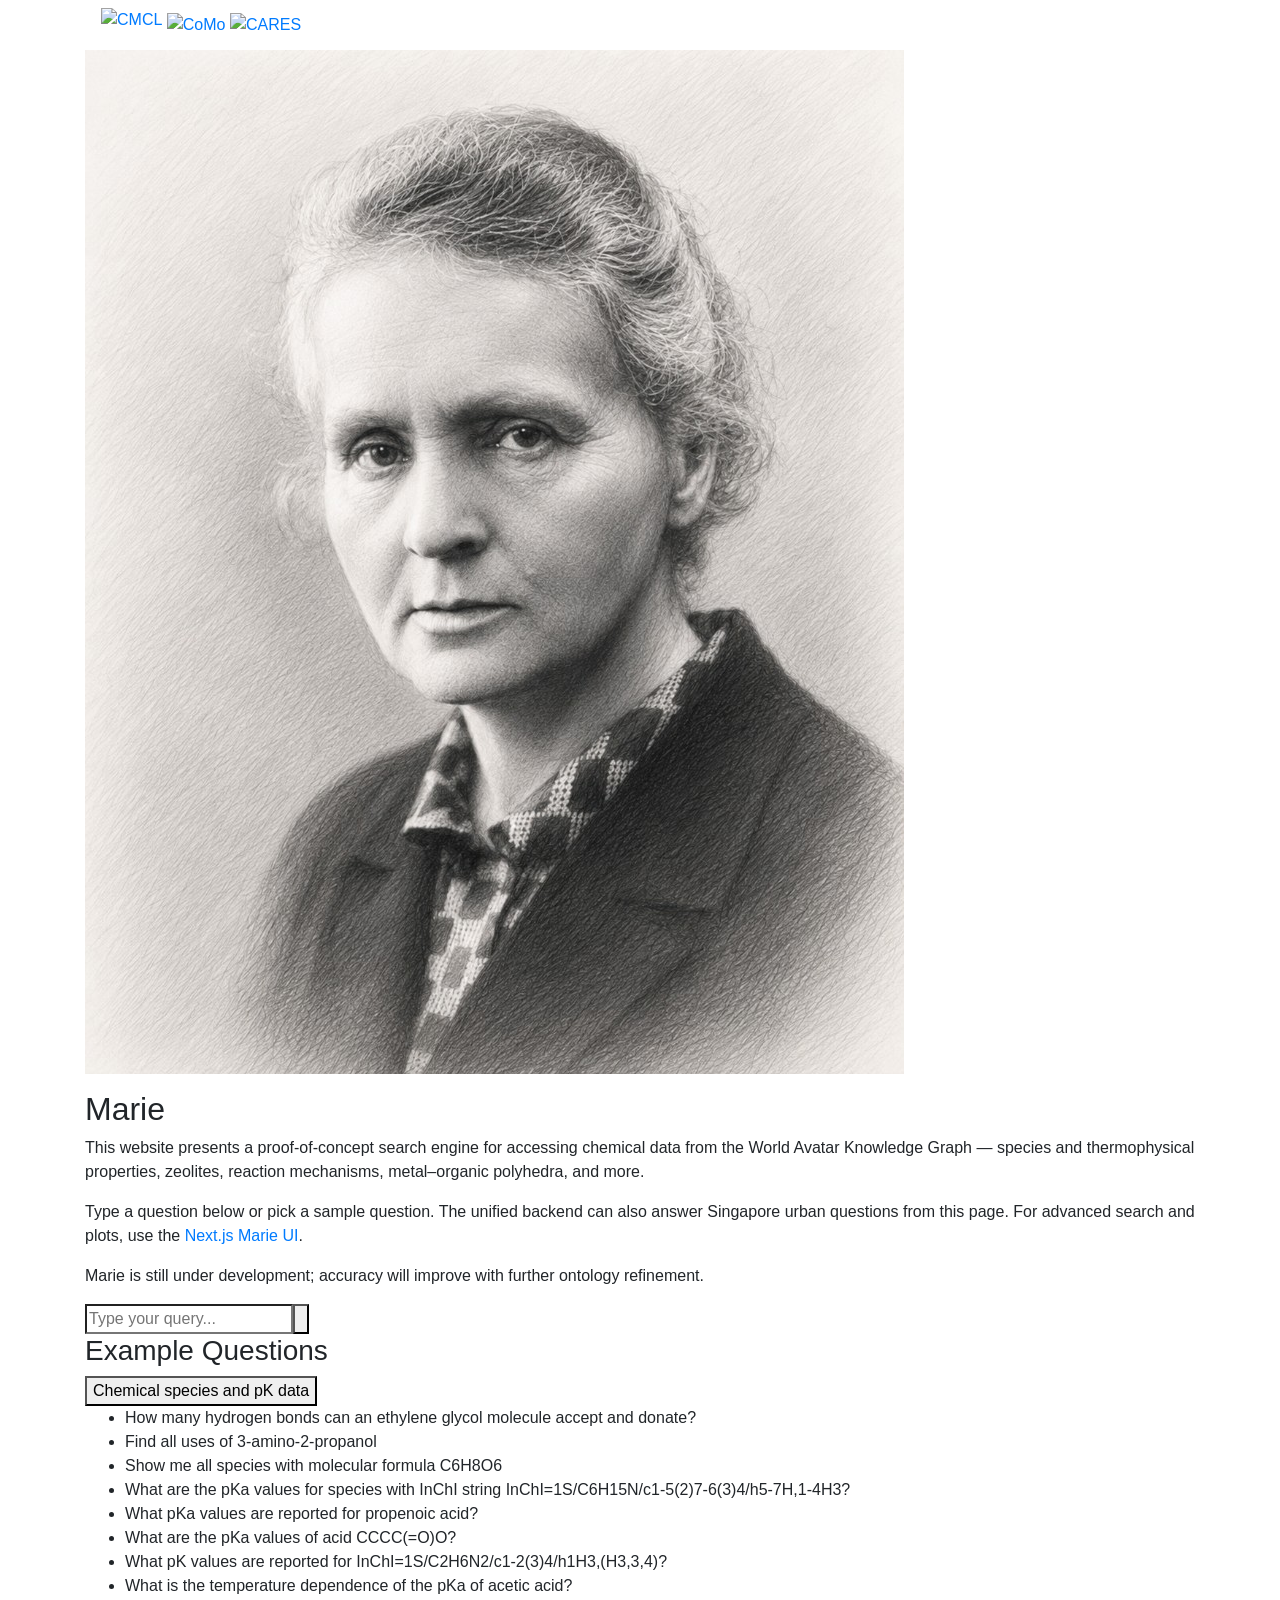
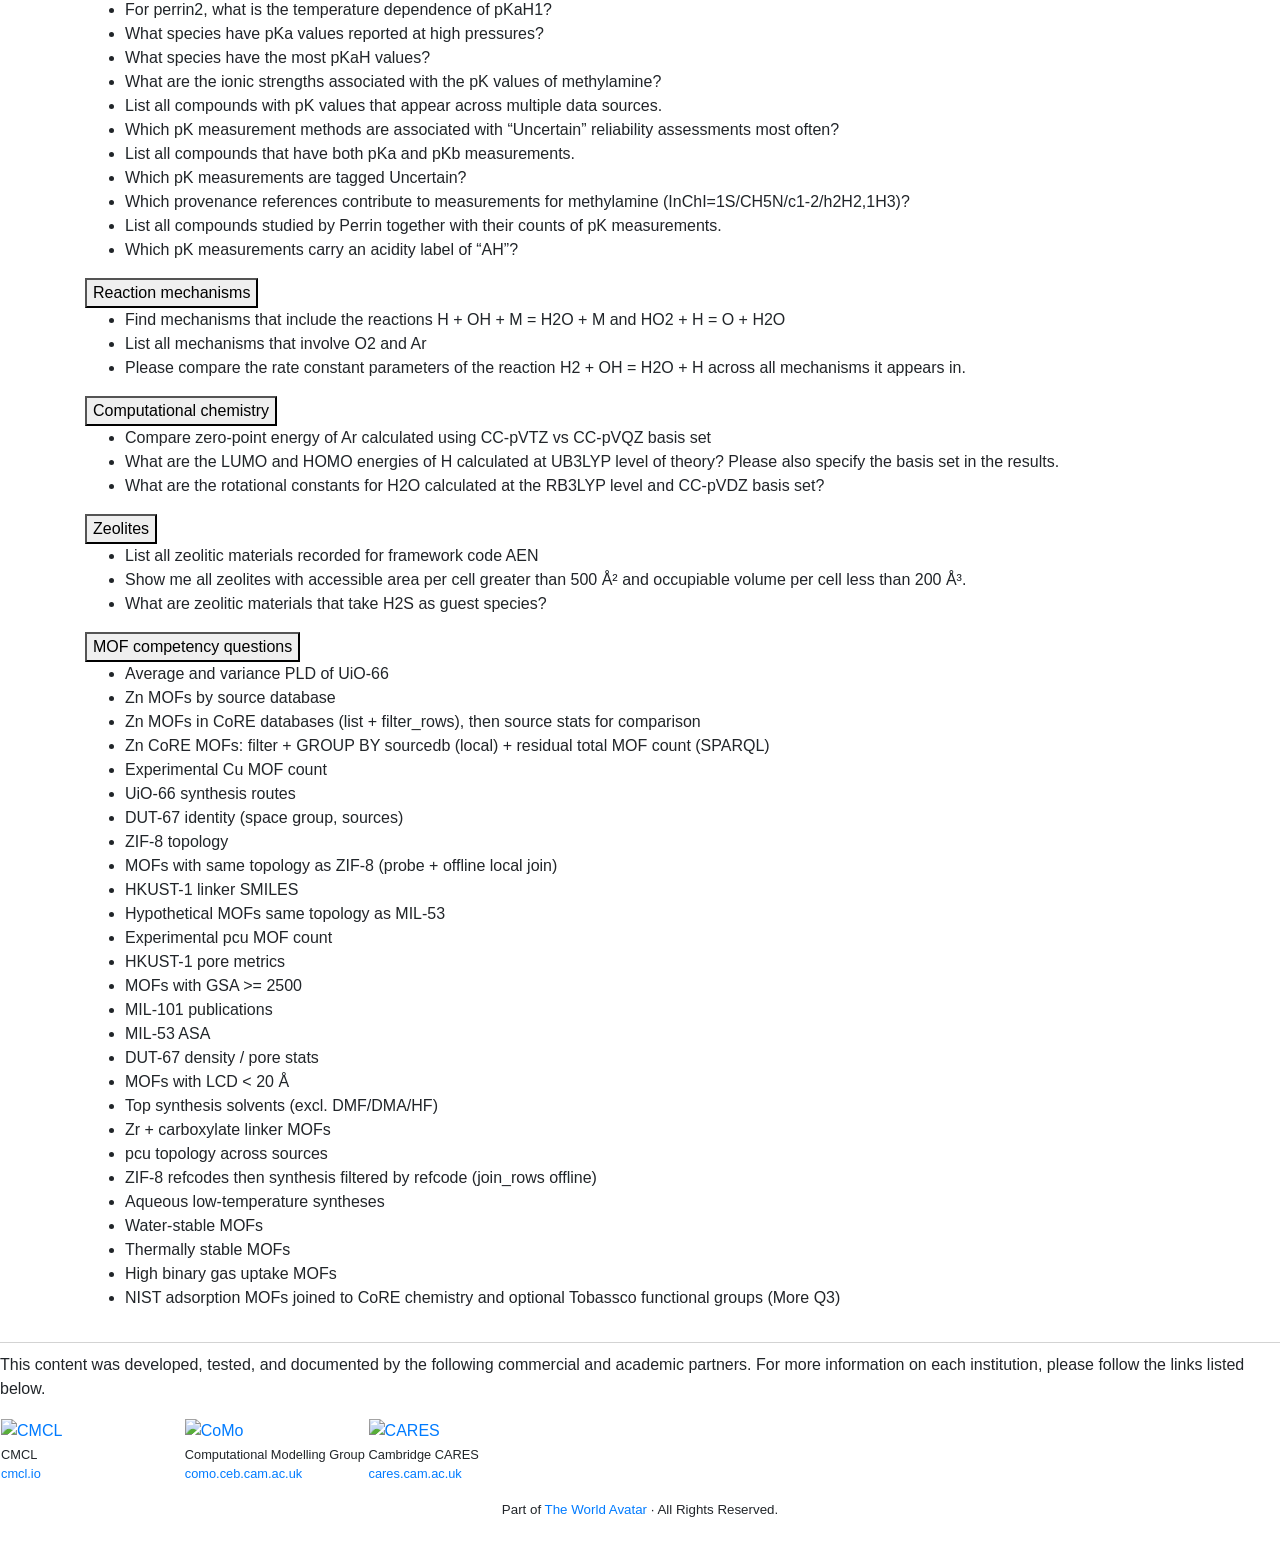
==== demos/marie-classic/index.html @ b407c0e5 "feat(demos): add demo server with hub and Marie classic UI Serve Marie and Zaha TWA-compatible demos" ====
<!DOCTYPE html>
<html lang="en">

<head>
    <meta charset="utf-8" />
    <title>Marie</title>
    <meta http-equiv="X-UA-Compatible" content="IE=edge">
    <meta name="viewport" content="width=device-width, initial-scale=1">
    <meta name="description"
        content="Marie — natural-language search over chemistry and related knowledge graphs in The World Avatar." />
    <link rel="icon" type="image/png" href="/demos/zaha/static/img/favicon.png" />
    <link rel="stylesheet" href="https://cdn.jsdelivr.net/npm/bootstrap@4.6.2/dist/css/bootstrap.min.css"
        integrity="sha384-xOolHFLEh07PJGoPkLv1IbcEPTNtaed2xpHsD9ESMhqIYd0nLMwNLD69Npy4HI+N" crossorigin="anonymous">
    <link rel="stylesheet" href="https://cdn.datatables.net/1.13.6/css/dataTables.bootstrap4.min.css" />
    <link rel="stylesheet" href="https://openlayers.org/en/v4.6.5/css/ol.css" type="text/css">
    <link rel="stylesheet" href="/demos/zaha/static/css/spectre.min.css">
    <link rel="stylesheet" href="/demos/zaha/static/css/theme.min.css">
    <link rel="stylesheet" href="/demos/zaha/static/css/custom.css">
    <link rel="stylesheet" href="/demos/zaha/static/css/styles.css">
</head>

<body id="top" class="header-fixed header-animated sticky-footer">
    <header id="header">
        <div class="container grid-lg">
            <nav class="navbar">
                <div class="navbar-section logo">
                    <a href="https://cmclinnovations.com/">
                        <img src="/demos/zaha/static/img/cmcl.svg" style="padding-bottom: 10px" alt="CMCL" />
                    </a>
                    <a href="https://como.ceb.cam.ac.uk">
                        <img src="/demos/zaha/static/img/como_logo_processed.svg" alt="CoMo" />
                    </a>
                    <a href="https://www.cares.cam.ac.uk">
                        <img src="/demos/zaha/static/img/cares_short_logo_processed.svg" alt="CARES" />
                    </a>
                </div>
            </nav>
        </div>
    </header>

    <main id="body-wrapper">
        <div class="container grid-lg">

            <section class="intro-container three-quarter-width">
                <div class="intro-left">
                    <figure class="assistant-portrait"
                        data-bio="Marie Curie (1867-1934) was a Polish and naturalised-French physicist and chemist. She pioneered research on radioactivity and won Nobel Prizes in Physics and Chemistry.">
                        <img src="/demos/hub/portraits/marie.png" alt="Marie Curie" />
                    </figure>
                </div>
                <div class="intro-center">
                    <h2>Marie</h2>
                    <p>This website presents a proof-of-concept search engine for accessing chemical data from the
                        World Avatar Knowledge Graph — species and thermophysical properties, zeolites, reaction
                        mechanisms, metal–organic polyhedra, and more.</p>
                    <p>Type a question below or pick a sample question. The unified backend can also answer Singapore
                        urban questions from this page. For advanced search and plots, use the
                        <a href="/demos/marie">Next.js Marie UI</a>.</p>
                    <p>Marie is still under development; accuracy will improve with further ontology refinement.</p>
                </div>
            </section>

            <section class="marie-input-container full-width">
                <div class="input-group">
                    <input id="input-field" type="search" autocomplete="off" placeholder="Type your query..."
                        onkeydown="if (event.keyCode == 13) askQuestion()">
                    <button id="ask-button" type="button" class="mybutton" onclick="askQuestion()"></button>
                </div>
            </section>

            <section id="result-section" class="three-quarter-width" style="display: none;">
                <div id="error-container" style="display: none; margin-bottom: 2rem; color: red;"></div>
                <div class="container-fluid" style="padding: 0; margin-bottom: 2rem;">
                    <div class="row">
                        <div id="qa-metadata-container" style="margin-bottom: 2rem; width: 100%;">
                            <button id="toggle-steps" type="submit" class="accordion">Click to view reasoning
                                steps</button>
                            <div class="accordion-panel">
                                <div id="qa-steps-container" class="table-responsive"></div>
                            </div>
                        </div>
                    </div>
                    <div class="row">
                        <div id="qa-data-container" class="col-md-7">
                        </div>
                        <div class="col-md-5">
                            <div class="card" id="chatbot-response-card" style="display: none">
                                <div class="card-body">
                                    <h5 class="card-title">Marie's response</h5>
                                    <div>
                                        <p id="chatbot-response" style="display: inline-block; margin: 0;"></p>
                                        <span class="spinner-grow spinner-grow-sm text-primary" role="status"
                                            id="chatbot-spinner">
                                            <span class="sr-only">Loading...</span>
                                        </span>
                                        <div>
                                            <a class="card-link" id="chatbot-stop"
                                                onclick="chatbotResponseCard.interruptChatbotStream()"
                                                style="cursor: pointer;">Stop</a>
                                        </div>
                                    </div>
                                </div>
                            </div>
                        </div>
                    </div>
                </div>
            </section>

            <section class="three-quarter-width">
                <h3>Example Questions</h3>

                <button type="submit" class="accordion">Chemical species and pK data</button>
                <div class="accordion-panel">
                    <ul>
                        <li class="sample-question"
                            onclick="inputField.populateInputText(&quot;How many hydrogen bonds can an ethylene glycol molecule accept and donate?&quot;); globalState.set(&quot;qa_domain&quot;, &quot;marie&quot;); askQuestion();">
                            How many hydrogen bonds can an ethylene glycol molecule accept and donate?
                        </li>
                        <li class="sample-question"
                            onclick="inputField.populateInputText(&quot;Find all uses of 3-amino-2-propanol&quot;); globalState.set(&quot;qa_domain&quot;, &quot;marie&quot;); askQuestion();">
                            Find all uses of 3-amino-2-propanol
                        </li>
                        <li class="sample-question"
                            onclick="inputField.populateInputText(&quot;Show me all species with molecular formula C6H8O6&quot;); globalState.set(&quot;qa_domain&quot;, &quot;marie&quot;); askQuestion();">
                            Show me all species with molecular formula C6H8O6
                        </li>
                        <li class="sample-question"
                            onclick="inputField.populateInputText(&quot;What are the pKa values for species with InChI string InChI=1S/C6H15N/c1-5(2)7-6(3)4/h5-7H,1-4H3?&quot;); globalState.set(&quot;qa_domain&quot;, &quot;marie&quot;); askQuestion();">
                            What are the pKa values for species with InChI string InChI=1S/C6H15N/c1-5(2)7-6(3)4/h5-7H,1-4H3?
                        </li>
                        <li class="sample-question"
                            onclick="inputField.populateInputText(&quot;What pKa values are reported for propenoic acid?&quot;); globalState.set(&quot;qa_domain&quot;, &quot;marie&quot;); askQuestion();">
                            What pKa values are reported for propenoic acid?
                        </li>
                        <li class="sample-question"
                            onclick="inputField.populateInputText(&quot;What are the pKa values of acid CCCC(=O)O?&quot;); globalState.set(&quot;qa_domain&quot;, &quot;marie&quot;); askQuestion();">
                            What are the pKa values of acid CCCC(=O)O?
                        </li>
                        <li class="sample-question"
                            onclick="inputField.populateInputText(&quot;What pK values are reported for InChI=1S/C2H6N2/c1-2(3)4/h1H3,(H3,3,4)?&quot;); globalState.set(&quot;qa_domain&quot;, &quot;marie&quot;); askQuestion();">
                            What pK values are reported for InChI=1S/C2H6N2/c1-2(3)4/h1H3,(H3,3,4)?
                        </li>
                        <li class="sample-question"
                            onclick="inputField.populateInputText(&quot;What is the temperature dependence of the pKa of acetic acid?&quot;); globalState.set(&quot;qa_domain&quot;, &quot;marie&quot;); askQuestion();">
                            What is the temperature dependence of the pKa of acetic acid?
                        </li>
                        <li class="sample-question"
                            onclick="inputField.populateInputText(&quot;For perrin2, what is the temperature dependence of pKaH1?&quot;); globalState.set(&quot;qa_domain&quot;, &quot;marie&quot;); askQuestion();">
                            For perrin2, what is the temperature dependence of pKaH1?
                        </li>
                        <li class="sample-question"
                            onclick="inputField.populateInputText(&quot;What species have pKa values reported at high pressures?&quot;); globalState.set(&quot;qa_domain&quot;, &quot;marie&quot;); askQuestion();">
                            What species have pKa values reported at high pressures?
                        </li>
                        <li class="sample-question"
                            onclick="inputField.populateInputText(&quot;What species have the most pKaH values?&quot;); globalState.set(&quot;qa_domain&quot;, &quot;marie&quot;); askQuestion();">
                            What species have the most pKaH values?
                        </li>
                        <li class="sample-question"
                            onclick="inputField.populateInputText(&quot;What are the ionic strengths associated with the pK values of methylamine?&quot;); globalState.set(&quot;qa_domain&quot;, &quot;marie&quot;); askQuestion();">
                            What are the ionic strengths associated with the pK values of methylamine?
                        </li>
                        <li class="sample-question"
                            onclick="inputField.populateInputText(&quot;List all compounds with pK values that appear across multiple data sources.&quot;); globalState.set(&quot;qa_domain&quot;, &quot;marie&quot;); askQuestion();">
                            List all compounds with pK values that appear across multiple data sources.
                        </li>
                        <li class="sample-question"
                            onclick="inputField.populateInputText(&quot;Which pK measurement methods are associated with “Uncertain” reliability assessments most often?&quot;); globalState.set(&quot;qa_domain&quot;, &quot;marie&quot;); askQuestion();">
                            Which pK measurement methods are associated with “Uncertain” reliability assessments most often?
                        </li>
                        <li class="sample-question"
                            onclick="inputField.populateInputText(&quot;List all compounds that have both pKa and pKb measurements.&quot;); globalState.set(&quot;qa_domain&quot;, &quot;marie&quot;); askQuestion();">
                            List all compounds that have both pKa and pKb measurements.
                        </li>
                        <li class="sample-question"
                            onclick="inputField.populateInputText(&quot;Which pK measurements are tagged Uncertain?&quot;); globalState.set(&quot;qa_domain&quot;, &quot;marie&quot;); askQuestion();">
                            Which pK measurements are tagged Uncertain?
                        </li>
                        <li class="sample-question"
                            onclick="inputField.populateInputText(&quot;Which provenance references contribute to measurements for methylamine (InChI=1S/CH5N/c1-2/h2H2,1H3)?&quot;); globalState.set(&quot;qa_domain&quot;, &quot;marie&quot;); askQuestion();">
                            Which provenance references contribute to measurements for methylamine (InChI=1S/CH5N/c1-2/h2H2,1H3)?
                        </li>
                        <li class="sample-question"
                            onclick="inputField.populateInputText(&quot;List all compounds studied by Perrin together with their counts of pK measurements.&quot;); globalState.set(&quot;qa_domain&quot;, &quot;marie&quot;); askQuestion();">
                            List all compounds studied by Perrin together with their counts of pK measurements.
                        </li>
                        <li class="sample-question"
                            onclick="inputField.populateInputText(&quot;Which pK measurements carry an acidity label of “AH”?&quot;); globalState.set(&quot;qa_domain&quot;, &quot;marie&quot;); askQuestion();">
                            Which pK measurements carry an acidity label of “AH”?
                        </li>
                    </ul>
                </div>

                <button type="submit" class="accordion">Reaction mechanisms</button>
                <div class="accordion-panel">
                    <ul>
                        <li class="sample-question"
                            onclick="inputField.populateInputText(&quot;Find mechanisms that include the reactions H + OH + M = H2O + M and HO2 + H = O + H2O&quot;); globalState.set(&quot;qa_domain&quot;, &quot;marie&quot;); askQuestion();">
                            Find mechanisms that include the reactions H + OH + M = H2O + M and HO2 + H = O + H2O
                        </li>
                        <li class="sample-question"
                            onclick="inputField.populateInputText(&quot;List all mechanisms that involve O2 and Ar&quot;); globalState.set(&quot;qa_domain&quot;, &quot;marie&quot;); askQuestion();">
                            List all mechanisms that involve O2 and Ar
                        </li>
                        <li class="sample-question"
                            onclick="inputField.populateInputText(&quot;Please compare the rate constant parameters of the reaction H2 + OH = H2O + H across all mechanisms it appears in.&quot;); globalState.set(&quot;qa_domain&quot;, &quot;marie&quot;); askQuestion();">
                            Please compare the rate constant parameters of the reaction H2 + OH = H2O + H across all mechanisms it appears in.
                        </li>
                    </ul>
                </div>

                <button type="submit" class="accordion">Computational chemistry</button>
                <div class="accordion-panel">
                    <ul>
                        <li class="sample-question"
                            onclick="inputField.populateInputText(&quot;Compare zero-point energy of Ar calculated using CC-pVTZ vs CC-pVQZ basis set&quot;); globalState.set(&quot;qa_domain&quot;, &quot;marie&quot;); askQuestion();">
                            Compare zero-point energy of Ar calculated using CC-pVTZ vs CC-pVQZ basis set
                        </li>
                        <li class="sample-question"
                            onclick="inputField.populateInputText(&quot;What are the LUMO and HOMO energies of H calculated at UB3LYP level of theory? Please also specify the basis set in the results.&quot;); globalState.set(&quot;qa_domain&quot;, &quot;marie&quot;); askQuestion();">
                            What are the LUMO and HOMO energies of H calculated at UB3LYP level of theory? Please also specify the basis set in the results.
                        </li>
                        <li class="sample-question"
                            onclick="inputField.populateInputText(&quot;What are the rotational constants for H2O calculated at the RB3LYP level and CC-pVDZ basis set?&quot;); globalState.set(&quot;qa_domain&quot;, &quot;marie&quot;); askQuestion();">
                            What are the rotational constants for H2O calculated at the RB3LYP level and CC-pVDZ basis set?
                        </li>
                    </ul>
                </div>

                <button type="submit" class="accordion">Zeolites</button>
                <div class="accordion-panel">
                    <ul>
                        <li class="sample-question"
                            onclick="inputField.populateInputText(&quot;List all zeolitic materials recorded for framework code AEN&quot;); globalState.set(&quot;qa_domain&quot;, &quot;marie&quot;); askQuestion();">
                            List all zeolitic materials recorded for framework code AEN
                        </li>
                        <li class="sample-question"
                            onclick="inputField.populateInputText(&quot;Show me all zeolites with accessible area per cell greater than 500 Å² and occupiable volume per cell less than 200 Å³.&quot;); globalState.set(&quot;qa_domain&quot;, &quot;marie&quot;); askQuestion();">
                            Show me all zeolites with accessible area per cell greater than 500 Å² and occupiable volume per cell less than 200 Å³.
                        </li>
                        <li class="sample-question"
                            onclick="inputField.populateInputText(&quot;What are zeolitic materials that take H2S as guest species?&quot;); globalState.set(&quot;qa_domain&quot;, &quot;marie&quot;); askQuestion();">
                            What are zeolitic materials that take H2S as guest species?
                        </li>
                    </ul>
                </div>

                <button type="submit" class="accordion">MOF competency questions</button>
                <div class="accordion-panel">
                    <ul>
                        <li class="sample-question"
                            onclick="inputField.populateInputText(&quot;Average and variance PLD of UiO-66&quot;); globalState.set(&quot;qa_domain&quot;, &quot;marie&quot;); askQuestion();">
                            Average and variance PLD of UiO-66
                        </li>
                        <li class="sample-question"
                            onclick="inputField.populateInputText(&quot;Zn MOFs by source database&quot;); globalState.set(&quot;qa_domain&quot;, &quot;marie&quot;); askQuestion();">
                            Zn MOFs by source database
                        </li>
                        <li class="sample-question"
                            onclick="inputField.populateInputText(&quot;Zn MOFs in CoRE databases (list + filter_rows), then source stats for comparison&quot;); globalState.set(&quot;qa_domain&quot;, &quot;marie&quot;); askQuestion();">
                            Zn MOFs in CoRE databases (list + filter_rows), then source stats for comparison
                        </li>
                        <li class="sample-question"
                            onclick="inputField.populateInputText(&quot;Zn CoRE MOFs: filter + GROUP BY sourcedb (local) + residual total MOF count (SPARQL)&quot;); globalState.set(&quot;qa_domain&quot;, &quot;marie&quot;); askQuestion();">
                            Zn CoRE MOFs: filter + GROUP BY sourcedb (local) + residual total MOF count (SPARQL)
                        </li>
                        <li class="sample-question"
                            onclick="inputField.populateInputText(&quot;Experimental Cu MOF count&quot;); globalState.set(&quot;qa_domain&quot;, &quot;marie&quot;); askQuestion();">
                            Experimental Cu MOF count
                        </li>
                        <li class="sample-question"
                            onclick="inputField.populateInputText(&quot;UiO-66 synthesis routes&quot;); globalState.set(&quot;qa_domain&quot;, &quot;marie&quot;); askQuestion();">
                            UiO-66 synthesis routes
                        </li>
                        <li class="sample-question"
                            onclick="inputField.populateInputText(&quot;DUT-67 identity (space group, sources)&quot;); globalState.set(&quot;qa_domain&quot;, &quot;marie&quot;); askQuestion();">
                            DUT-67 identity (space group, sources)
                        </li>
                        <li class="sample-question"
                            onclick="inputField.populateInputText(&quot;ZIF-8 topology&quot;); globalState.set(&quot;qa_domain&quot;, &quot;marie&quot;); askQuestion();">
                            ZIF-8 topology
                        </li>
                        <li class="sample-question"
                            onclick="inputField.populateInputText(&quot;MOFs with same topology as ZIF-8 (probe + offline local join)&quot;); globalState.set(&quot;qa_domain&quot;, &quot;marie&quot;); askQuestion();">
                            MOFs with same topology as ZIF-8 (probe + offline local join)
                        </li>
                        <li class="sample-question"
                            onclick="inputField.populateInputText(&quot;HKUST-1 linker SMILES&quot;); globalState.set(&quot;qa_domain&quot;, &quot;marie&quot;); askQuestion();">
                            HKUST-1 linker SMILES
                        </li>
                        <li class="sample-question"
                            onclick="inputField.populateInputText(&quot;Hypothetical MOFs same topology as MIL-53&quot;); globalState.set(&quot;qa_domain&quot;, &quot;marie&quot;); askQuestion();">
                            Hypothetical MOFs same topology as MIL-53
                        </li>
                        <li class="sample-question"
                            onclick="inputField.populateInputText(&quot;Experimental pcu MOF count&quot;); globalState.set(&quot;qa_domain&quot;, &quot;marie&quot;); askQuestion();">
                            Experimental pcu MOF count
                        </li>
                        <li class="sample-question"
                            onclick="inputField.populateInputText(&quot;HKUST-1 pore metrics&quot;); globalState.set(&quot;qa_domain&quot;, &quot;marie&quot;); askQuestion();">
                            HKUST-1 pore metrics
                        </li>
                        <li class="sample-question"
                            onclick="inputField.populateInputText(&quot;MOFs with GSA &gt;= 2500&quot;); globalState.set(&quot;qa_domain&quot;, &quot;marie&quot;); askQuestion();">
                            MOFs with GSA &gt;= 2500
                        </li>
                        <li class="sample-question"
                            onclick="inputField.populateInputText(&quot;MIL-101 publications&quot;); globalState.set(&quot;qa_domain&quot;, &quot;marie&quot;); askQuestion();">
                            MIL-101 publications
                        </li>
                        <li class="sample-question"
                            onclick="inputField.populateInputText(&quot;MIL-53 ASA&quot;); globalState.set(&quot;qa_domain&quot;, &quot;marie&quot;); askQuestion();">
                            MIL-53 ASA
                        </li>
                        <li class="sample-question"
                            onclick="inputField.populateInputText(&quot;DUT-67 density / pore stats&quot;); globalState.set(&quot;qa_domain&quot;, &quot;marie&quot;); askQuestion();">
                            DUT-67 density / pore stats
                        </li>
                        <li class="sample-question"
                            onclick="inputField.populateInputText(&quot;MOFs with LCD &lt; 20 Å&quot;); globalState.set(&quot;qa_domain&quot;, &quot;marie&quot;); askQuestion();">
                            MOFs with LCD &lt; 20 Å
                        </li>
                        <li class="sample-question"
                            onclick="inputField.populateInputText(&quot;Top synthesis solvents (excl. DMF/DMA/HF)&quot;); globalState.set(&quot;qa_domain&quot;, &quot;marie&quot;); askQuestion();">
                            Top synthesis solvents (excl. DMF/DMA/HF)
                        </li>
                        <li class="sample-question"
                            onclick="inputField.populateInputText(&quot;Zr + carboxylate linker MOFs&quot;); globalState.set(&quot;qa_domain&quot;, &quot;marie&quot;); askQuestion();">
                            Zr + carboxylate linker MOFs
                        </li>
                        <li class="sample-question"
                            onclick="inputField.populateInputText(&quot;pcu topology across sources&quot;); globalState.set(&quot;qa_domain&quot;, &quot;marie&quot;); askQuestion();">
                            pcu topology across sources
                        </li>
                        <li class="sample-question"
                            onclick="inputField.populateInputText(&quot;ZIF-8 refcodes then synthesis filtered by refcode (join_rows offline)&quot;); globalState.set(&quot;qa_domain&quot;, &quot;marie&quot;); askQuestion();">
                            ZIF-8 refcodes then synthesis filtered by refcode (join_rows offline)
                        </li>
                        <li class="sample-question"
                            onclick="inputField.populateInputText(&quot;Aqueous low-temperature syntheses&quot;); globalState.set(&quot;qa_domain&quot;, &quot;marie&quot;); askQuestion();">
                            Aqueous low-temperature syntheses
                        </li>
                        <li class="sample-question"
                            onclick="inputField.populateInputText(&quot;Water-stable MOFs&quot;); globalState.set(&quot;qa_domain&quot;, &quot;marie&quot;); askQuestion();">
                            Water-stable MOFs
                        </li>
                        <li class="sample-question"
                            onclick="inputField.populateInputText(&quot;Thermally stable MOFs&quot;); globalState.set(&quot;qa_domain&quot;, &quot;marie&quot;); askQuestion();">
                            Thermally stable MOFs
                        </li>
                        <li class="sample-question"
                            onclick="inputField.populateInputText(&quot;High binary gas uptake MOFs&quot;); globalState.set(&quot;qa_domain&quot;, &quot;marie&quot;); askQuestion();">
                            High binary gas uptake MOFs
                        </li>
                        <li class="sample-question"
                            onclick="inputField.populateInputText(&quot;NIST adsorption MOFs joined to CoRE chemistry and optional Tobassco functional groups (More Q3)&quot;); globalState.set(&quot;qa_domain&quot;, &quot;marie&quot;); askQuestion();">
                            NIST adsorption MOFs joined to CoRE chemistry and optional Tobassco functional groups (More Q3)
                        </li>
                    </ul>
                </div>
            </section>

        </div>
    </main>

    <footer id="footer" style="margin-top: 2rem; padding-top: 10px; border-top: 1px solid LightGrey;">
        <div class="three-quarter-width">
            <p>This content was developed, tested, and documented by the following commercial and academic
                partners. For more information on each institution, please follow the links listed below.</p>
            <table class="partner-table" style="padding-top: 10px;">
                <tr>
                    <td width="33%">
                        <a href="https://cmcl.io">
                            <img src="/demos/zaha/static/img/cmcl.svg" width="100" alt="CMCL">
                        </a>
                    </td>
                    <td width="33%">
                        <a href="https://como.ceb.cam.ac.uk">
                            <img src="/demos/zaha/static/img/como-logo.png" width="85" alt="CoMo">
                        </a>
                    </td>
                    <td width="33%">
                        <a href="https://cares.cam.ac.uk">
                            <img src="/demos/zaha/static/img/cares-logo.png" width="100" alt="CARES">
                        </a>
                    </td>
                </tr>
                <tr style="font-size: 80%;">
                    <td width="33%">
                        <span>CMCL</span><br>
                        <a href="https://cmcl.io">cmcl.io</a>
                    </td>
                    <td width="33%">
                        <span>Computational Modelling Group</span><br>
                        <a href="https://como.ceb.cam.ac.uk">como.ceb.cam.ac.uk</a>
                    </td>
                    <td width="33%">
                        <span>Cambridge CARES</span><br>
                        <a href="https://cares.cam.ac.uk">cares.cam.ac.uk</a>
                    </td>
                </tr>
            </table>
        </div>
        <div id="all-rights-reserved" style="text-align: center; font-size: 10pt; padding: 1rem 0 2rem;">
            Part of <a href="https://theworldavatar.io/">The World Avatar</a> · All Rights Reserved.
        </div>
    </footer>

    <script src="https://code.jquery.com/jquery-3.7.0.js" type="text/javascript"></script>
    <script src="https://cdn.datatables.net/1.13.6/js/jquery.dataTables.min.js" type="text/javascript"></script>
    <script src="https://cdn.datatables.net/1.13.6/js/dataTables.bootstrap4.min.js" type="text/javascript"></script>
    <script src="https://cdn.plot.ly/plotly-2.30.0.min.js" type="text/javascript"></script>
    <script src="https://openlayers.org/en/v4.6.5/build/ol.js" type="text/javascript"></script>
    <script src="/demos/zaha/static/js/accordian.js" type="text/javascript"></script>
    <script src="./static/js/script.js" type="text/javascript"></script>
</body>

</html>
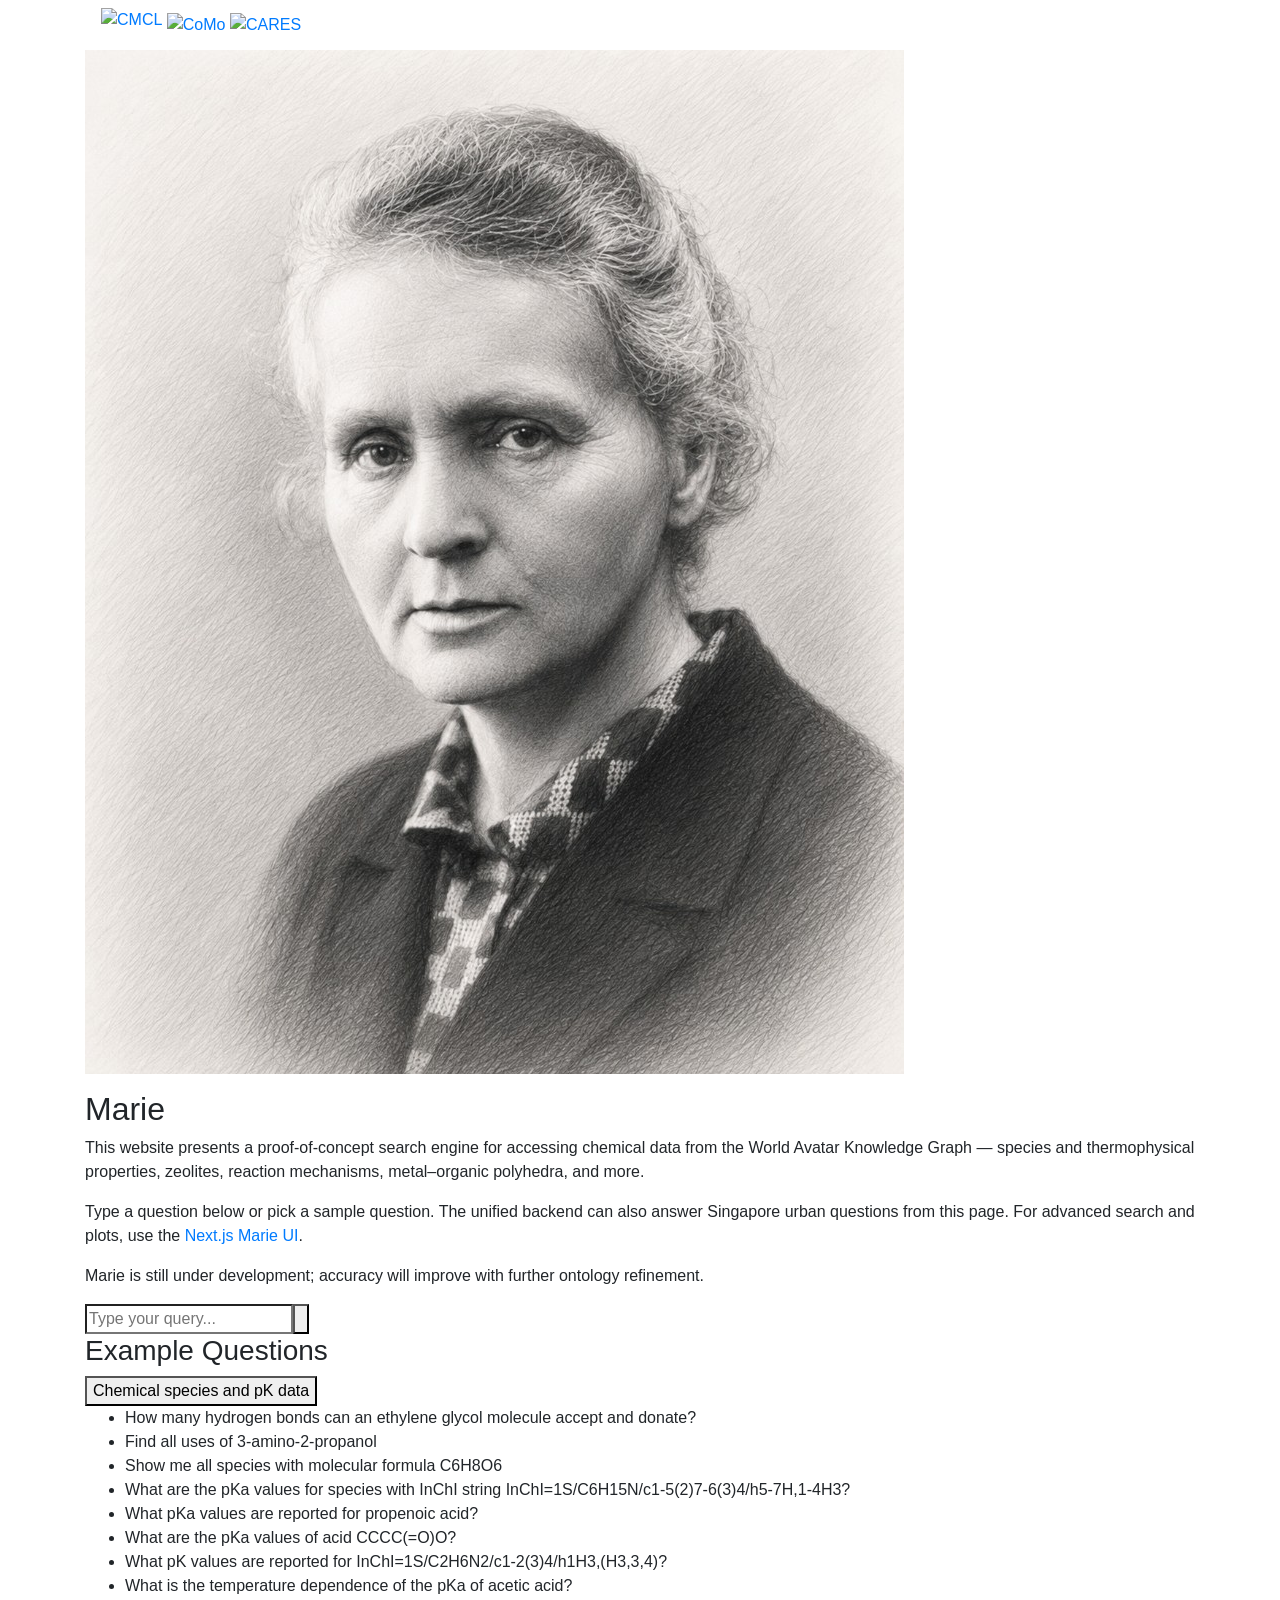
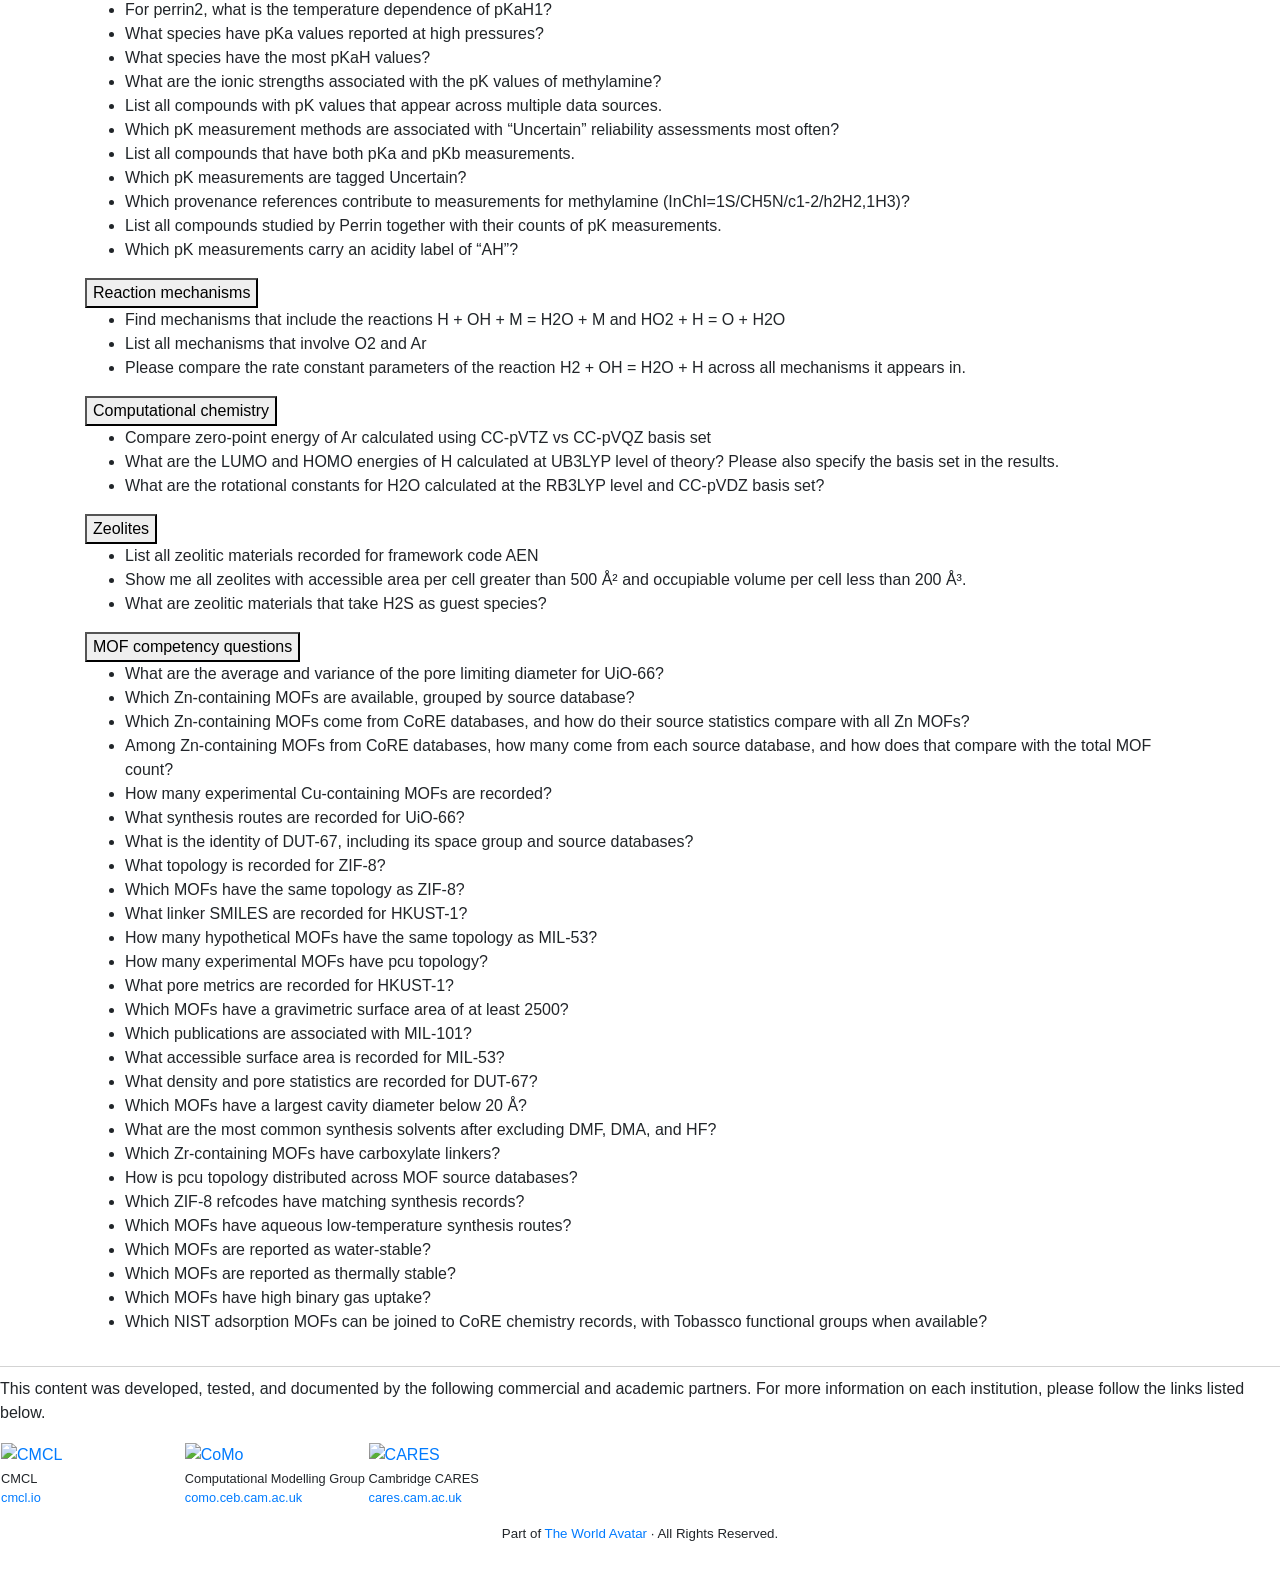
==== commit 89226e9b: "refactor(mof): rephrase competency questions as natural language Align MOF workflow catalog, Marie c" ====
--- a/demos/marie-classic/index.html
+++ b/demos/marie-classic/index.html
@@ -249,112 +249,112 @@
                 <div class="accordion-panel">
                     <ul>
                         <li class="sample-question"
-                            onclick="inputField.populateInputText(&quot;Average and variance PLD of UiO-66&quot;); globalState.set(&quot;qa_domain&quot;, &quot;marie&quot;); askQuestion();">
-                            Average and variance PLD of UiO-66
-                        </li>
-                        <li class="sample-question"
-                            onclick="inputField.populateInputText(&quot;Zn MOFs by source database&quot;); globalState.set(&quot;qa_domain&quot;, &quot;marie&quot;); askQuestion();">
-                            Zn MOFs by source database
-                        </li>
-                        <li class="sample-question"
-                            onclick="inputField.populateInputText(&quot;Zn MOFs in CoRE databases (list + filter_rows), then source stats for comparison&quot;); globalState.set(&quot;qa_domain&quot;, &quot;marie&quot;); askQuestion();">
-                            Zn MOFs in CoRE databases (list + filter_rows), then source stats for comparison
-                        </li>
-                        <li class="sample-question"
-                            onclick="inputField.populateInputText(&quot;Zn CoRE MOFs: filter + GROUP BY sourcedb (local) + residual total MOF count (SPARQL)&quot;); globalState.set(&quot;qa_domain&quot;, &quot;marie&quot;); askQuestion();">
-                            Zn CoRE MOFs: filter + GROUP BY sourcedb (local) + residual total MOF count (SPARQL)
-                        </li>
-                        <li class="sample-question"
-                            onclick="inputField.populateInputText(&quot;Experimental Cu MOF count&quot;); globalState.set(&quot;qa_domain&quot;, &quot;marie&quot;); askQuestion();">
-                            Experimental Cu MOF count
-                        </li>
-                        <li class="sample-question"
-                            onclick="inputField.populateInputText(&quot;UiO-66 synthesis routes&quot;); globalState.set(&quot;qa_domain&quot;, &quot;marie&quot;); askQuestion();">
-                            UiO-66 synthesis routes
-                        </li>
-                        <li class="sample-question"
-                            onclick="inputField.populateInputText(&quot;DUT-67 identity (space group, sources)&quot;); globalState.set(&quot;qa_domain&quot;, &quot;marie&quot;); askQuestion();">
-                            DUT-67 identity (space group, sources)
-                        </li>
-                        <li class="sample-question"
-                            onclick="inputField.populateInputText(&quot;ZIF-8 topology&quot;); globalState.set(&quot;qa_domain&quot;, &quot;marie&quot;); askQuestion();">
-                            ZIF-8 topology
-                        </li>
-                        <li class="sample-question"
-                            onclick="inputField.populateInputText(&quot;MOFs with same topology as ZIF-8 (probe + offline local join)&quot;); globalState.set(&quot;qa_domain&quot;, &quot;marie&quot;); askQuestion();">
-                            MOFs with same topology as ZIF-8 (probe + offline local join)
-                        </li>
-                        <li class="sample-question"
-                            onclick="inputField.populateInputText(&quot;HKUST-1 linker SMILES&quot;); globalState.set(&quot;qa_domain&quot;, &quot;marie&quot;); askQuestion();">
-                            HKUST-1 linker SMILES
-                        </li>
-                        <li class="sample-question"
-                            onclick="inputField.populateInputText(&quot;Hypothetical MOFs same topology as MIL-53&quot;); globalState.set(&quot;qa_domain&quot;, &quot;marie&quot;); askQuestion();">
-                            Hypothetical MOFs same topology as MIL-53
-                        </li>
-                        <li class="sample-question"
-                            onclick="inputField.populateInputText(&quot;Experimental pcu MOF count&quot;); globalState.set(&quot;qa_domain&quot;, &quot;marie&quot;); askQuestion();">
-                            Experimental pcu MOF count
-                        </li>
-                        <li class="sample-question"
-                            onclick="inputField.populateInputText(&quot;HKUST-1 pore metrics&quot;); globalState.set(&quot;qa_domain&quot;, &quot;marie&quot;); askQuestion();">
-                            HKUST-1 pore metrics
-                        </li>
-                        <li class="sample-question"
-                            onclick="inputField.populateInputText(&quot;MOFs with GSA &gt;= 2500&quot;); globalState.set(&quot;qa_domain&quot;, &quot;marie&quot;); askQuestion();">
-                            MOFs with GSA &gt;= 2500
-                        </li>
-                        <li class="sample-question"
-                            onclick="inputField.populateInputText(&quot;MIL-101 publications&quot;); globalState.set(&quot;qa_domain&quot;, &quot;marie&quot;); askQuestion();">
-                            MIL-101 publications
-                        </li>
-                        <li class="sample-question"
-                            onclick="inputField.populateInputText(&quot;MIL-53 ASA&quot;); globalState.set(&quot;qa_domain&quot;, &quot;marie&quot;); askQuestion();">
-                            MIL-53 ASA
-                        </li>
-                        <li class="sample-question"
-                            onclick="inputField.populateInputText(&quot;DUT-67 density / pore stats&quot;); globalState.set(&quot;qa_domain&quot;, &quot;marie&quot;); askQuestion();">
-                            DUT-67 density / pore stats
-                        </li>
-                        <li class="sample-question"
-                            onclick="inputField.populateInputText(&quot;MOFs with LCD &lt; 20 Å&quot;); globalState.set(&quot;qa_domain&quot;, &quot;marie&quot;); askQuestion();">
-                            MOFs with LCD &lt; 20 Å
-                        </li>
-                        <li class="sample-question"
-                            onclick="inputField.populateInputText(&quot;Top synthesis solvents (excl. DMF/DMA/HF)&quot;); globalState.set(&quot;qa_domain&quot;, &quot;marie&quot;); askQuestion();">
-                            Top synthesis solvents (excl. DMF/DMA/HF)
-                        </li>
-                        <li class="sample-question"
-                            onclick="inputField.populateInputText(&quot;Zr + carboxylate linker MOFs&quot;); globalState.set(&quot;qa_domain&quot;, &quot;marie&quot;); askQuestion();">
-                            Zr + carboxylate linker MOFs
-                        </li>
-                        <li class="sample-question"
-                            onclick="inputField.populateInputText(&quot;pcu topology across sources&quot;); globalState.set(&quot;qa_domain&quot;, &quot;marie&quot;); askQuestion();">
-                            pcu topology across sources
-                        </li>
-                        <li class="sample-question"
-                            onclick="inputField.populateInputText(&quot;ZIF-8 refcodes then synthesis filtered by refcode (join_rows offline)&quot;); globalState.set(&quot;qa_domain&quot;, &quot;marie&quot;); askQuestion();">
-                            ZIF-8 refcodes then synthesis filtered by refcode (join_rows offline)
-                        </li>
-                        <li class="sample-question"
-                            onclick="inputField.populateInputText(&quot;Aqueous low-temperature syntheses&quot;); globalState.set(&quot;qa_domain&quot;, &quot;marie&quot;); askQuestion();">
-                            Aqueous low-temperature syntheses
-                        </li>
-                        <li class="sample-question"
-                            onclick="inputField.populateInputText(&quot;Water-stable MOFs&quot;); globalState.set(&quot;qa_domain&quot;, &quot;marie&quot;); askQuestion();">
-                            Water-stable MOFs
-                        </li>
-                        <li class="sample-question"
-                            onclick="inputField.populateInputText(&quot;Thermally stable MOFs&quot;); globalState.set(&quot;qa_domain&quot;, &quot;marie&quot;); askQuestion();">
-                            Thermally stable MOFs
-                        </li>
-                        <li class="sample-question"
-                            onclick="inputField.populateInputText(&quot;High binary gas uptake MOFs&quot;); globalState.set(&quot;qa_domain&quot;, &quot;marie&quot;); askQuestion();">
-                            High binary gas uptake MOFs
-                        </li>
-                        <li class="sample-question"
-                            onclick="inputField.populateInputText(&quot;NIST adsorption MOFs joined to CoRE chemistry and optional Tobassco functional groups (More Q3)&quot;); globalState.set(&quot;qa_domain&quot;, &quot;marie&quot;); askQuestion();">
-                            NIST adsorption MOFs joined to CoRE chemistry and optional Tobassco functional groups (More Q3)
+                            onclick="inputField.populateInputText(&quot;What are the average and variance of the pore limiting diameter for UiO-66?&quot;); globalState.set(&quot;qa_domain&quot;, &quot;marie&quot;); askQuestion();">
+                            What are the average and variance of the pore limiting diameter for UiO-66?
+                        </li>
+                        <li class="sample-question"
+                            onclick="inputField.populateInputText(&quot;Which Zn-containing MOFs are available, grouped by source database?&quot;); globalState.set(&quot;qa_domain&quot;, &quot;marie&quot;); askQuestion();">
+                            Which Zn-containing MOFs are available, grouped by source database?
+                        </li>
+                        <li class="sample-question"
+                            onclick="inputField.populateInputText(&quot;Which Zn-containing MOFs come from CoRE databases, and how do their source statistics compare with all Zn MOFs?&quot;); globalState.set(&quot;qa_domain&quot;, &quot;marie&quot;); askQuestion();">
+                            Which Zn-containing MOFs come from CoRE databases, and how do their source statistics compare with all Zn MOFs?
+                        </li>
+                        <li class="sample-question"
+                            onclick="inputField.populateInputText(&quot;Among Zn-containing MOFs from CoRE databases, how many come from each source database, and how does that compare with the total MOF count?&quot;); globalState.set(&quot;qa_domain&quot;, &quot;marie&quot;); askQuestion();">
+                            Among Zn-containing MOFs from CoRE databases, how many come from each source database, and how does that compare with the total MOF count?
+                        </li>
+                        <li class="sample-question"
+                            onclick="inputField.populateInputText(&quot;How many experimental Cu-containing MOFs are recorded?&quot;); globalState.set(&quot;qa_domain&quot;, &quot;marie&quot;); askQuestion();">
+                            How many experimental Cu-containing MOFs are recorded?
+                        </li>
+                        <li class="sample-question"
+                            onclick="inputField.populateInputText(&quot;What synthesis routes are recorded for UiO-66?&quot;); globalState.set(&quot;qa_domain&quot;, &quot;marie&quot;); askQuestion();">
+                            What synthesis routes are recorded for UiO-66?
+                        </li>
+                        <li class="sample-question"
+                            onclick="inputField.populateInputText(&quot;What is the identity of DUT-67, including its space group and source databases?&quot;); globalState.set(&quot;qa_domain&quot;, &quot;marie&quot;); askQuestion();">
+                            What is the identity of DUT-67, including its space group and source databases?
+                        </li>
+                        <li class="sample-question"
+                            onclick="inputField.populateInputText(&quot;What topology is recorded for ZIF-8?&quot;); globalState.set(&quot;qa_domain&quot;, &quot;marie&quot;); askQuestion();">
+                            What topology is recorded for ZIF-8?
+                        </li>
+                        <li class="sample-question"
+                            onclick="inputField.populateInputText(&quot;Which MOFs have the same topology as ZIF-8?&quot;); globalState.set(&quot;qa_domain&quot;, &quot;marie&quot;); askQuestion();">
+                            Which MOFs have the same topology as ZIF-8?
+                        </li>
+                        <li class="sample-question"
+                            onclick="inputField.populateInputText(&quot;What linker SMILES are recorded for HKUST-1?&quot;); globalState.set(&quot;qa_domain&quot;, &quot;marie&quot;); askQuestion();">
+                            What linker SMILES are recorded for HKUST-1?
+                        </li>
+                        <li class="sample-question"
+                            onclick="inputField.populateInputText(&quot;How many hypothetical MOFs have the same topology as MIL-53?&quot;); globalState.set(&quot;qa_domain&quot;, &quot;marie&quot;); askQuestion();">
+                            How many hypothetical MOFs have the same topology as MIL-53?
+                        </li>
+                        <li class="sample-question"
+                            onclick="inputField.populateInputText(&quot;How many experimental MOFs have pcu topology?&quot;); globalState.set(&quot;qa_domain&quot;, &quot;marie&quot;); askQuestion();">
+                            How many experimental MOFs have pcu topology?
+                        </li>
+                        <li class="sample-question"
+                            onclick="inputField.populateInputText(&quot;What pore metrics are recorded for HKUST-1?&quot;); globalState.set(&quot;qa_domain&quot;, &quot;marie&quot;); askQuestion();">
+                            What pore metrics are recorded for HKUST-1?
+                        </li>
+                        <li class="sample-question"
+                            onclick="inputField.populateInputText(&quot;Which MOFs have a gravimetric surface area of at least 2500?&quot;); globalState.set(&quot;qa_domain&quot;, &quot;marie&quot;); askQuestion();">
+                            Which MOFs have a gravimetric surface area of at least 2500?
+                        </li>
+                        <li class="sample-question"
+                            onclick="inputField.populateInputText(&quot;Which publications are associated with MIL-101?&quot;); globalState.set(&quot;qa_domain&quot;, &quot;marie&quot;); askQuestion();">
+                            Which publications are associated with MIL-101?
+                        </li>
+                        <li class="sample-question"
+                            onclick="inputField.populateInputText(&quot;What accessible surface area is recorded for MIL-53?&quot;); globalState.set(&quot;qa_domain&quot;, &quot;marie&quot;); askQuestion();">
+                            What accessible surface area is recorded for MIL-53?
+                        </li>
+                        <li class="sample-question"
+                            onclick="inputField.populateInputText(&quot;What density and pore statistics are recorded for DUT-67?&quot;); globalState.set(&quot;qa_domain&quot;, &quot;marie&quot;); askQuestion();">
+                            What density and pore statistics are recorded for DUT-67?
+                        </li>
+                        <li class="sample-question"
+                            onclick="inputField.populateInputText(&quot;Which MOFs have a largest cavity diameter below 20 Å?&quot;); globalState.set(&quot;qa_domain&quot;, &quot;marie&quot;); askQuestion();">
+                            Which MOFs have a largest cavity diameter below 20 Å?
+                        </li>
+                        <li class="sample-question"
+                            onclick="inputField.populateInputText(&quot;What are the most common synthesis solvents after excluding DMF, DMA, and HF?&quot;); globalState.set(&quot;qa_domain&quot;, &quot;marie&quot;); askQuestion();">
+                            What are the most common synthesis solvents after excluding DMF, DMA, and HF?
+                        </li>
+                        <li class="sample-question"
+                            onclick="inputField.populateInputText(&quot;Which Zr-containing MOFs have carboxylate linkers?&quot;); globalState.set(&quot;qa_domain&quot;, &quot;marie&quot;); askQuestion();">
+                            Which Zr-containing MOFs have carboxylate linkers?
+                        </li>
+                        <li class="sample-question"
+                            onclick="inputField.populateInputText(&quot;How is pcu topology distributed across MOF source databases?&quot;); globalState.set(&quot;qa_domain&quot;, &quot;marie&quot;); askQuestion();">
+                            How is pcu topology distributed across MOF source databases?
+                        </li>
+                        <li class="sample-question"
+                            onclick="inputField.populateInputText(&quot;Which ZIF-8 refcodes have matching synthesis records?&quot;); globalState.set(&quot;qa_domain&quot;, &quot;marie&quot;); askQuestion();">
+                            Which ZIF-8 refcodes have matching synthesis records?
+                        </li>
+                        <li class="sample-question"
+                            onclick="inputField.populateInputText(&quot;Which MOFs have aqueous low-temperature synthesis routes?&quot;); globalState.set(&quot;qa_domain&quot;, &quot;marie&quot;); askQuestion();">
+                            Which MOFs have aqueous low-temperature synthesis routes?
+                        </li>
+                        <li class="sample-question"
+                            onclick="inputField.populateInputText(&quot;Which MOFs are reported as water-stable?&quot;); globalState.set(&quot;qa_domain&quot;, &quot;marie&quot;); askQuestion();">
+                            Which MOFs are reported as water-stable?
+                        </li>
+                        <li class="sample-question"
+                            onclick="inputField.populateInputText(&quot;Which MOFs are reported as thermally stable?&quot;); globalState.set(&quot;qa_domain&quot;, &quot;marie&quot;); askQuestion();">
+                            Which MOFs are reported as thermally stable?
+                        </li>
+                        <li class="sample-question"
+                            onclick="inputField.populateInputText(&quot;Which MOFs have high binary gas uptake?&quot;); globalState.set(&quot;qa_domain&quot;, &quot;marie&quot;); askQuestion();">
+                            Which MOFs have high binary gas uptake?
+                        </li>
+                        <li class="sample-question"
+                            onclick="inputField.populateInputText(&quot;Which NIST adsorption MOFs can be joined to CoRE chemistry records, with Tobassco functional groups when available?&quot;); globalState.set(&quot;qa_domain&quot;, &quot;marie&quot;); askQuestion();">
+                            Which NIST adsorption MOFs can be joined to CoRE chemistry records, with Tobassco functional groups when available?
                         </li>
                     </ul>
                 </div>
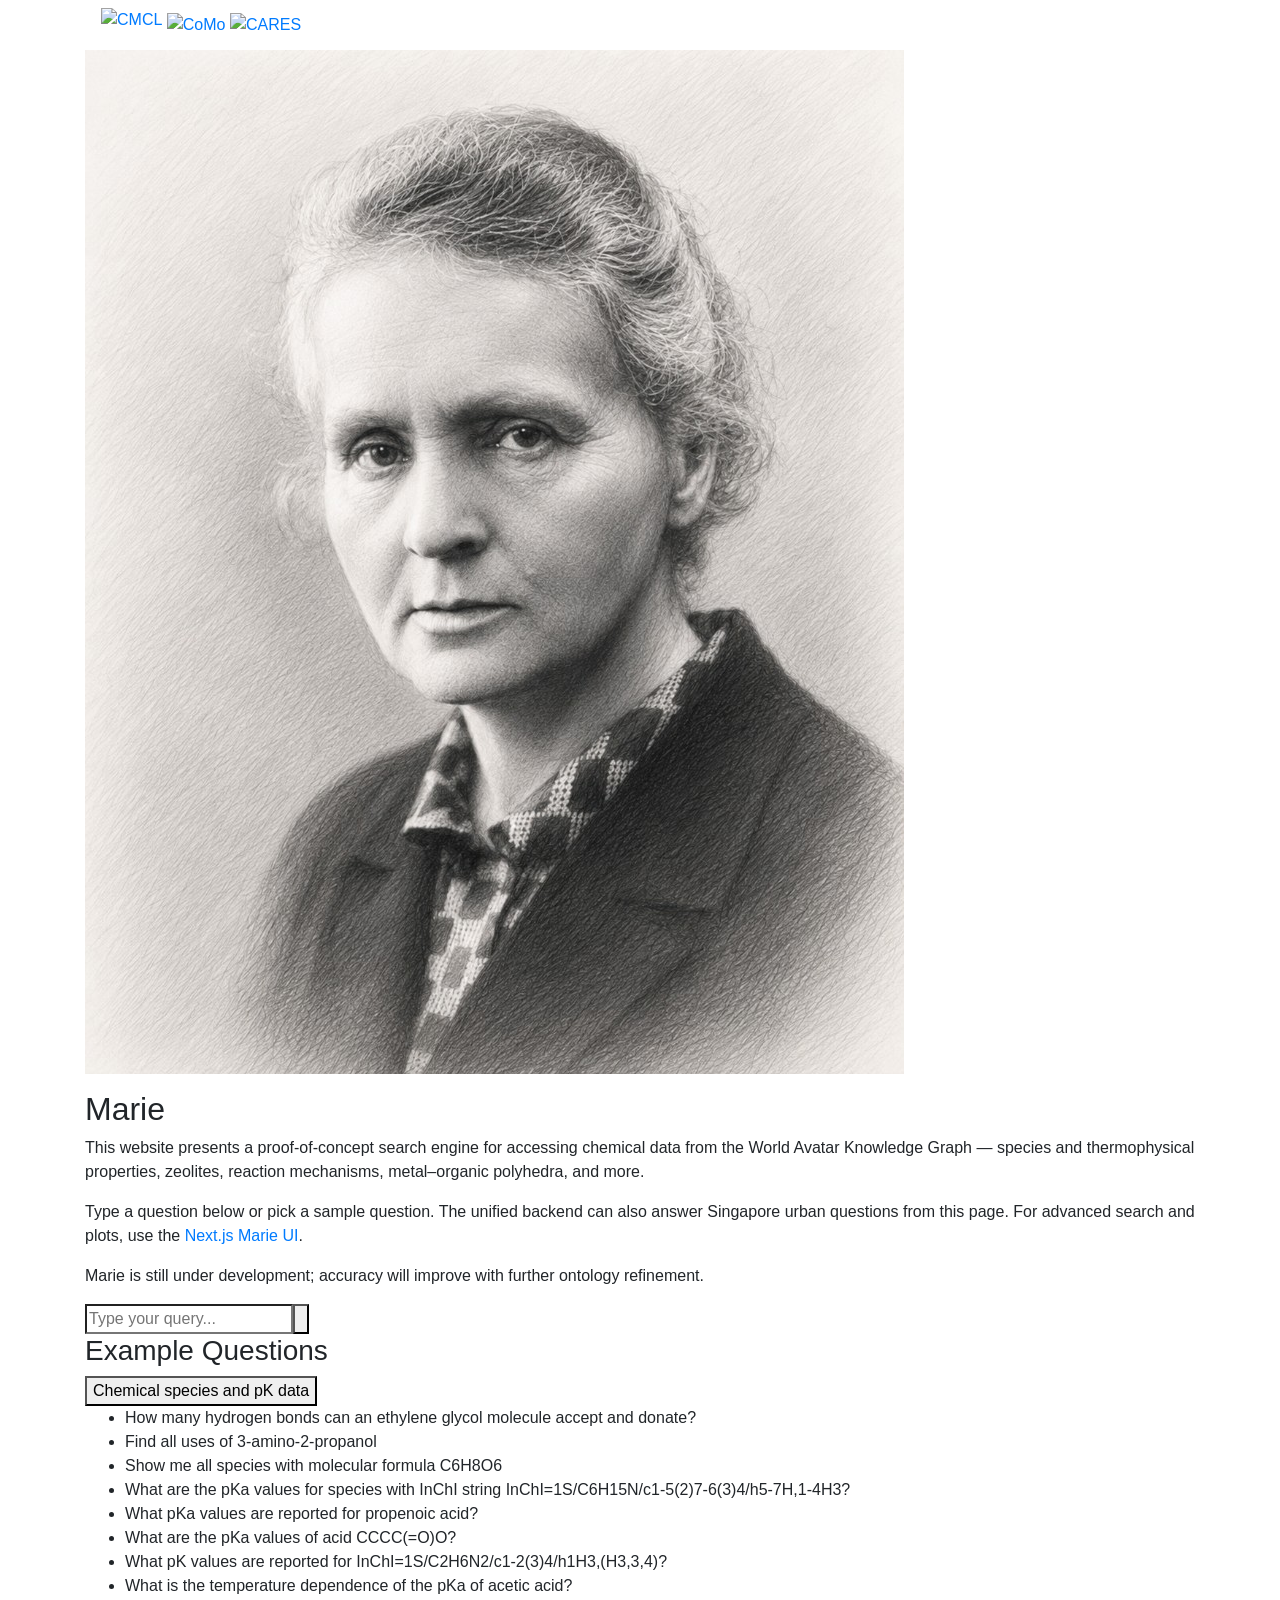
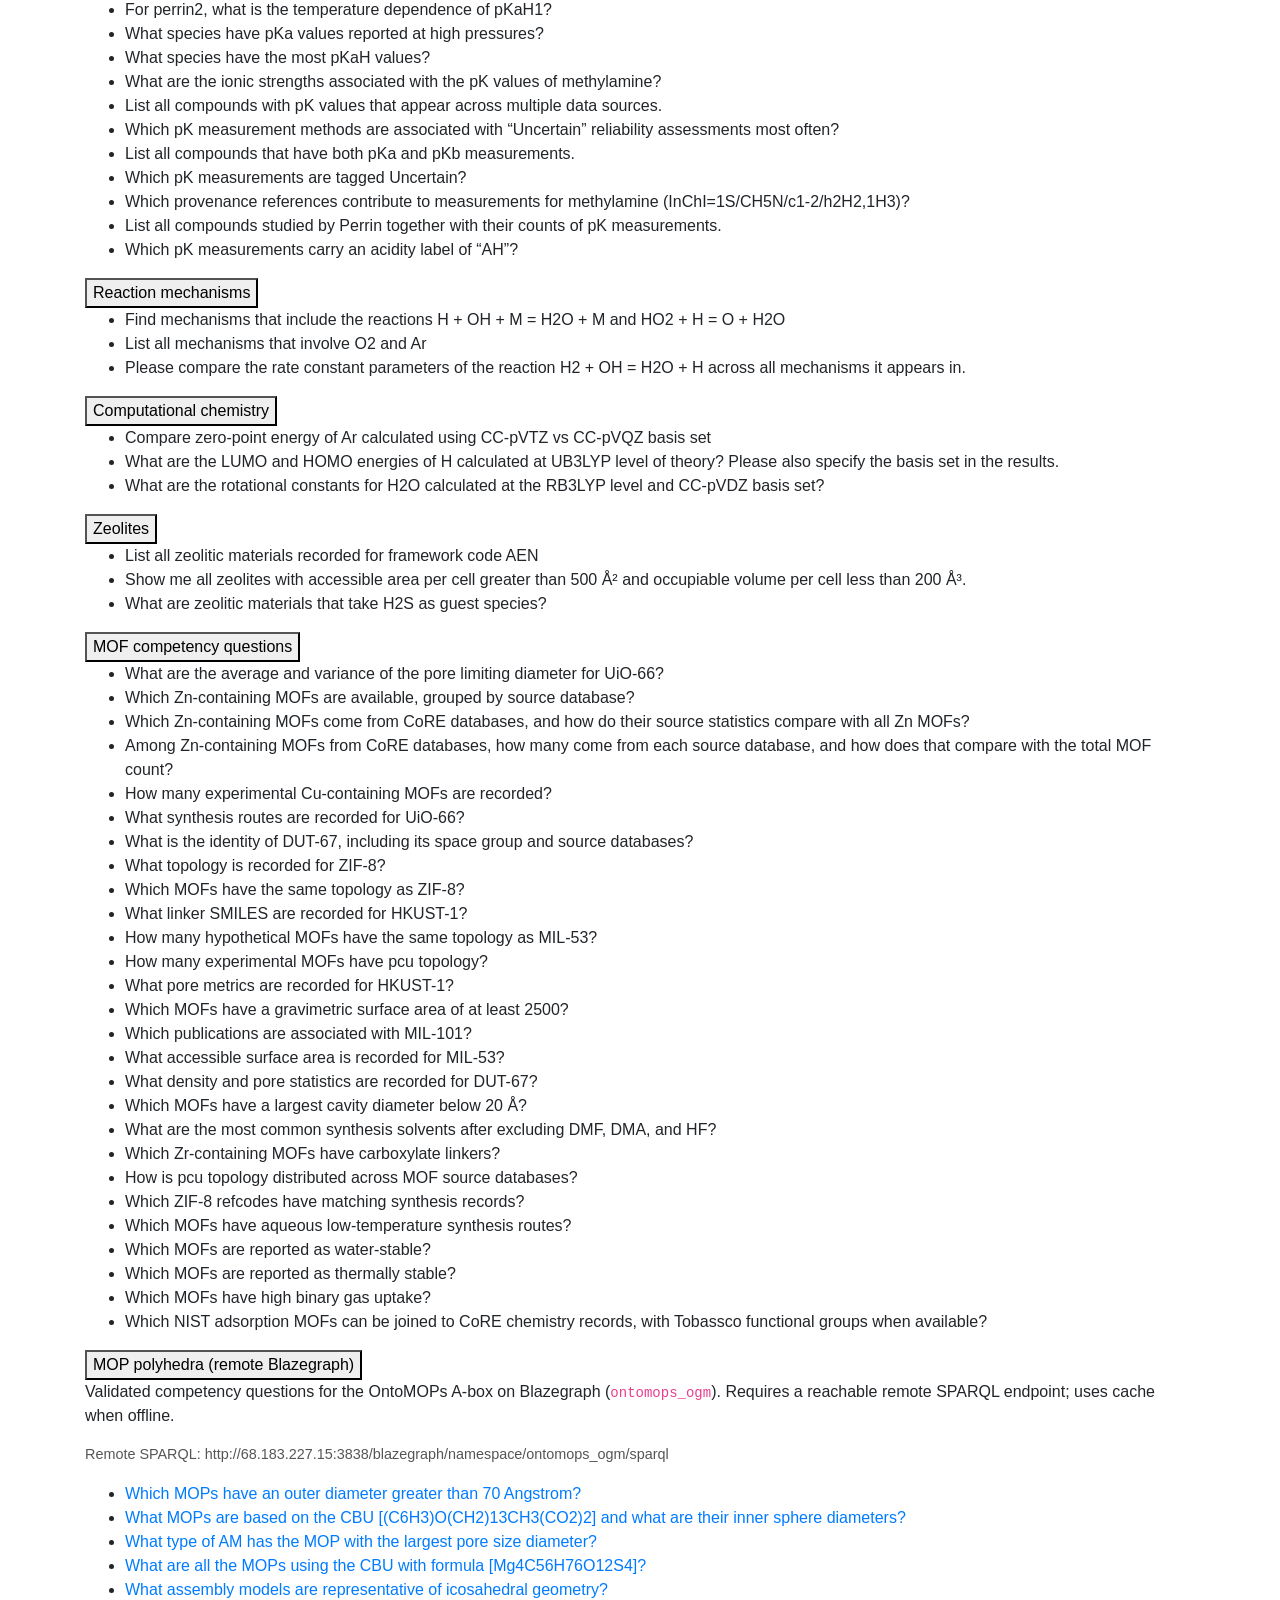
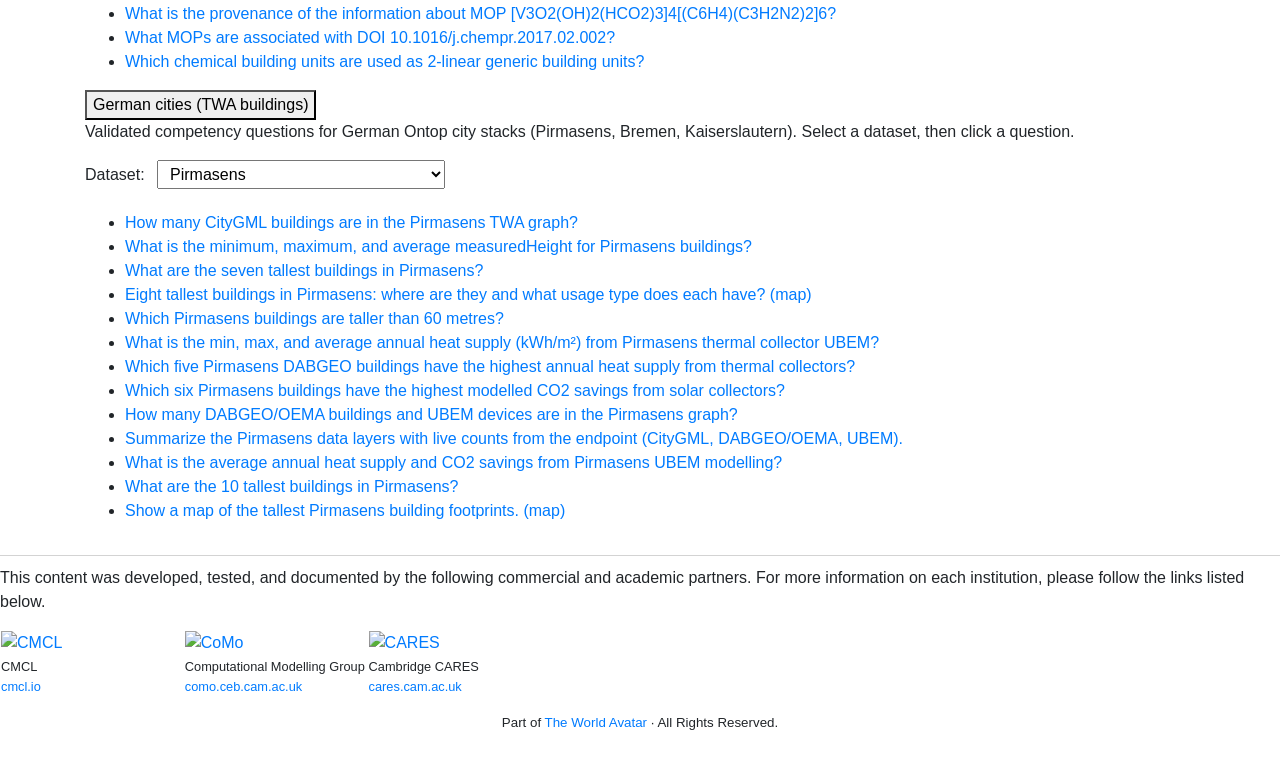
==== commit 1f3f6dce: "feat(zaha): Pirmasens competency questions, Ontop cache, and German cities demo Add Pirmasens TWA/On" ====
--- a/demos/marie-classic/index.html
+++ b/demos/marie-classic/index.html
@@ -88,7 +88,7 @@
                                 <div class="card-body">
                                     <h5 class="card-title">Marie's response</h5>
                                     <div>
-                                        <p id="chatbot-response" style="display: inline-block; margin: 0;"></p>
+                                        <div id="chatbot-response" class="chatbot-markdown" style="display: inline-block; margin: 0;"></div>
                                         <span class="spinner-grow spinner-grow-sm text-primary" role="status"
                                             id="chatbot-spinner">
                                             <span class="sr-only">Loading...</span>
@@ -358,6 +358,26 @@
                         </li>
                     </ul>
                 </div>
+
+                <!-- mop-competency -->
+                <button type="submit" class="accordion">MOP polyhedra (remote Blazegraph)</button>
+                <div class="accordion-panel">
+                    <p>Validated competency questions for the OntoMOPs A-box on Blazegraph (<code>ontomops_ogm</code>). Requires a reachable remote SPARQL endpoint; uses cache when offline.</p>
+                    <p id="mop-endpoint-note" style="font-size: 90%; color: #555;"></p>
+                    <ul id="mop-question-list"></ul>
+                </div>
+
+                <!-- german-city-competency -->
+                <button type="submit" class="accordion">German cities (TWA buildings)</button>
+                <div class="accordion-panel">
+                    <p>Validated competency questions for German Ontop city stacks (Pirmasens, Bremen, Kaiserslautern). Select a dataset, then click a question.</p>
+                    <div id="german-city-container" style="margin-bottom: 1rem;">
+                        <label for="german-city-select" style="margin-right: 0.5rem;">Dataset:</label>
+                        <select id="german-city-select" style="min-width: 18rem; padding: 0.25rem 0.5rem;">
+                        </select>
+                    </div>
+                    <ul id="german-city-question-list"></ul>
+                </div>
             </section>
 
         </div>
@@ -411,7 +431,11 @@
     <script src="https://cdn.datatables.net/1.13.6/js/dataTables.bootstrap4.min.js" type="text/javascript"></script>
     <script src="https://cdn.plot.ly/plotly-2.30.0.min.js" type="text/javascript"></script>
     <script src="https://openlayers.org/en/v4.6.5/build/ol.js" type="text/javascript"></script>
+    <script src="https://cdn.jsdelivr.net/npm/marked@11.1.1/marked.min.js" type="text/javascript"></script>
+    <script src="https://cdn.jsdelivr.net/npm/dompurify@3.0.6/dist/purify.min.js" type="text/javascript"></script>
     <script src="/demos/zaha/static/js/accordian.js" type="text/javascript"></script>
+    <script src="./static/js/mop_questions.js" type="text/javascript"></script>
+    <script src="./static/js/german_city_questions.js" type="text/javascript"></script>
     <script src="./static/js/script.js" type="text/javascript"></script>
 </body>
 
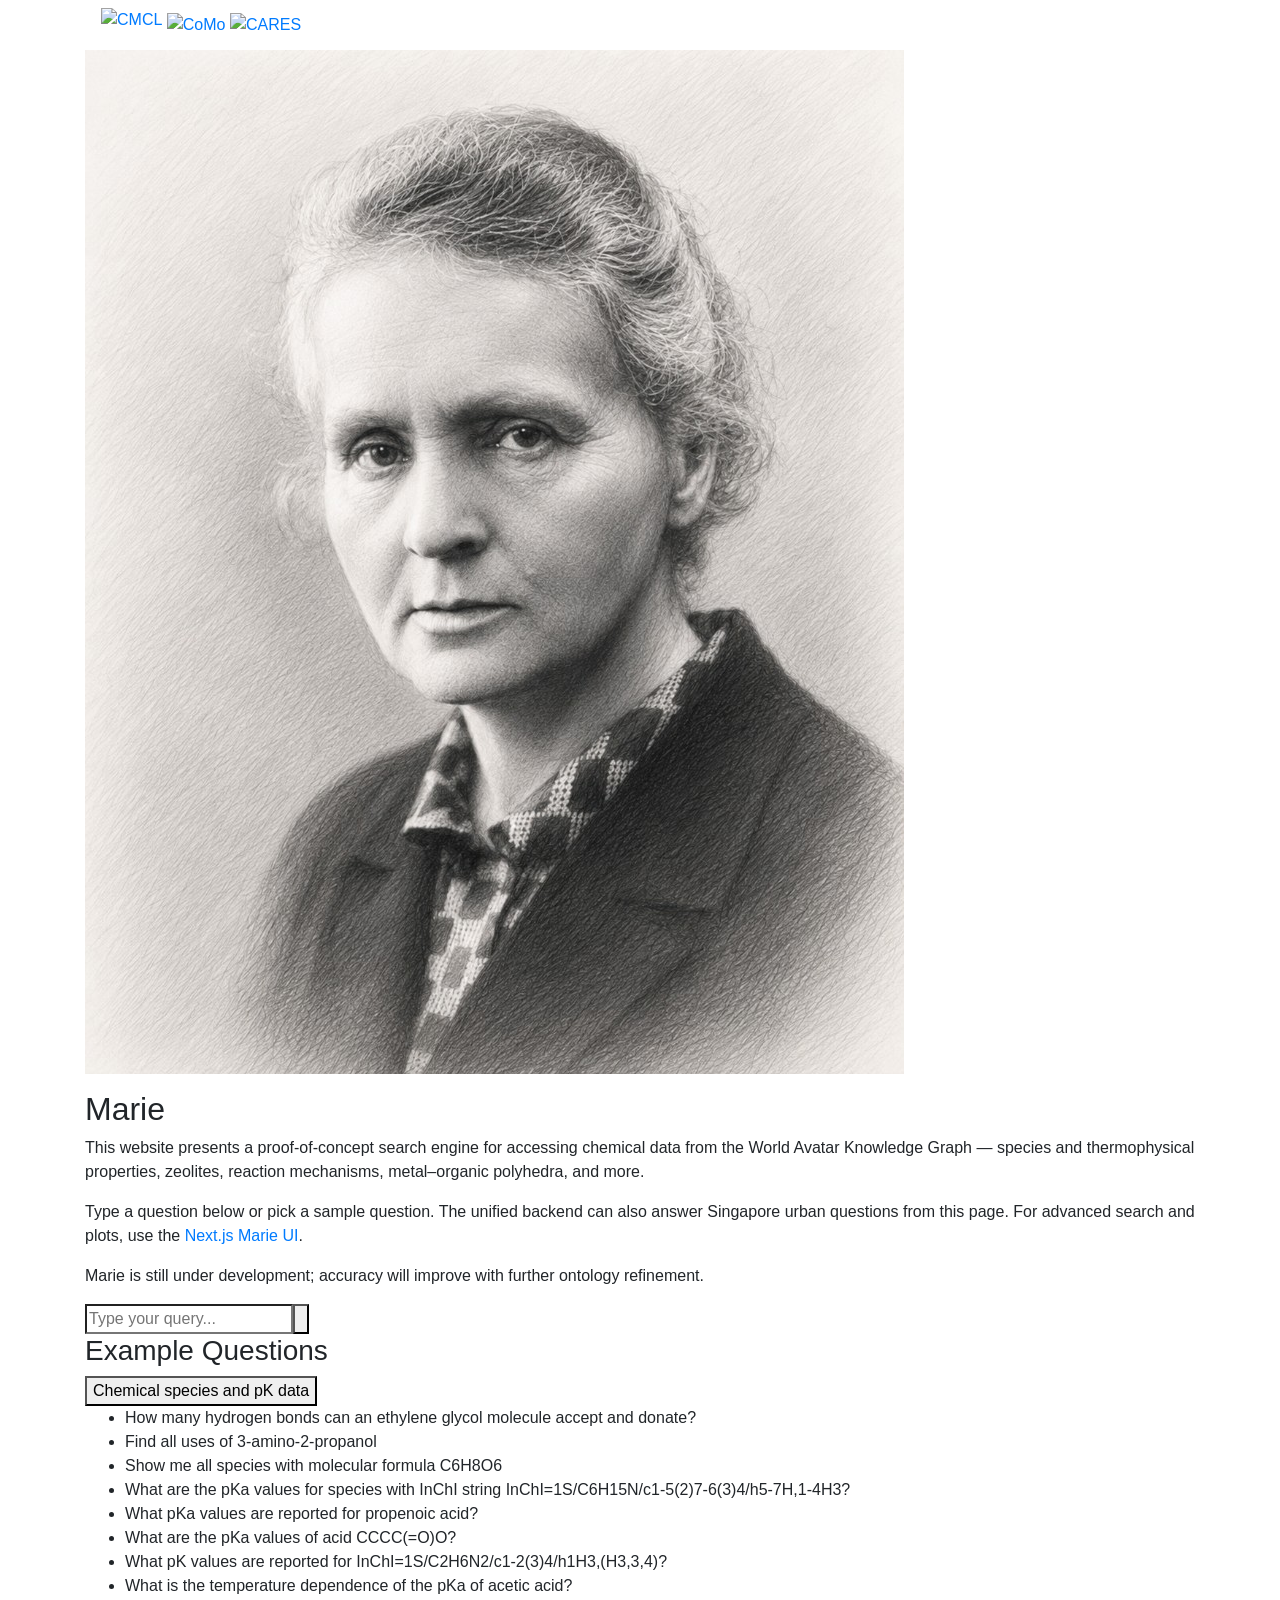
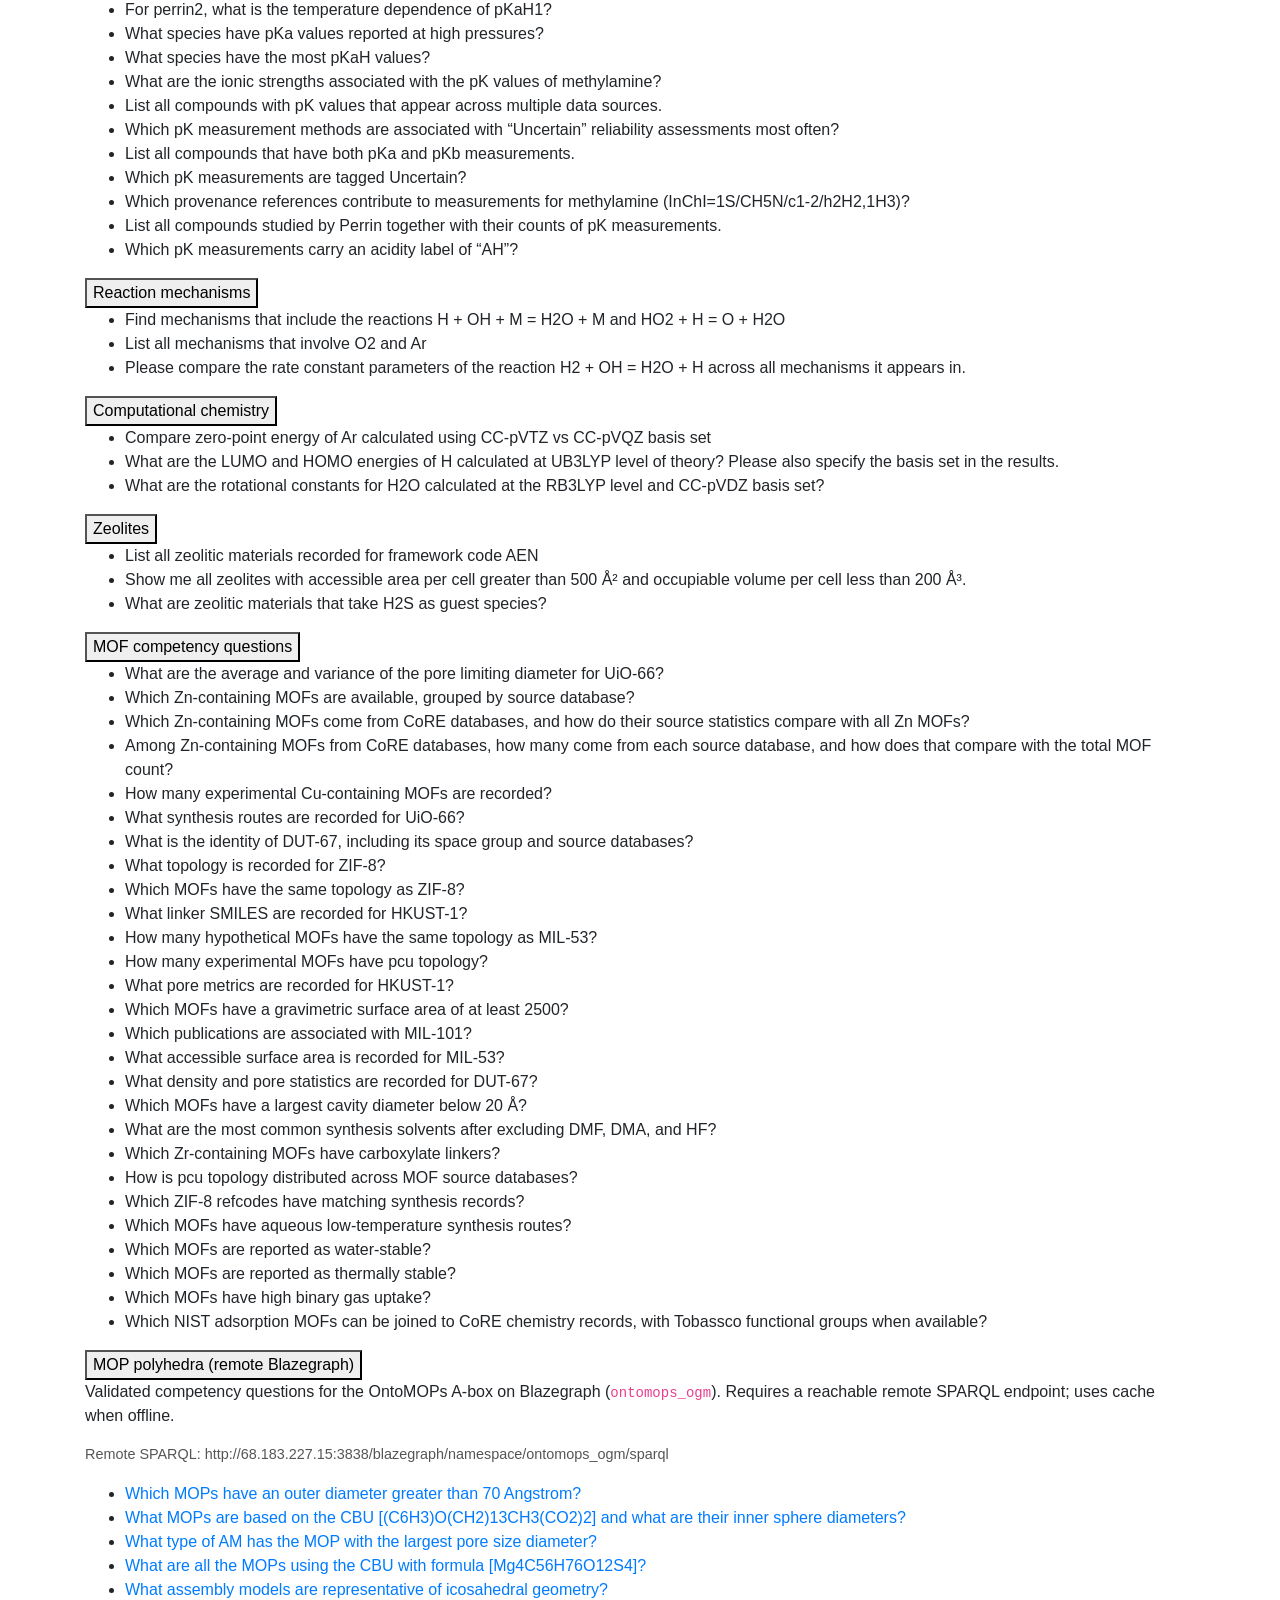
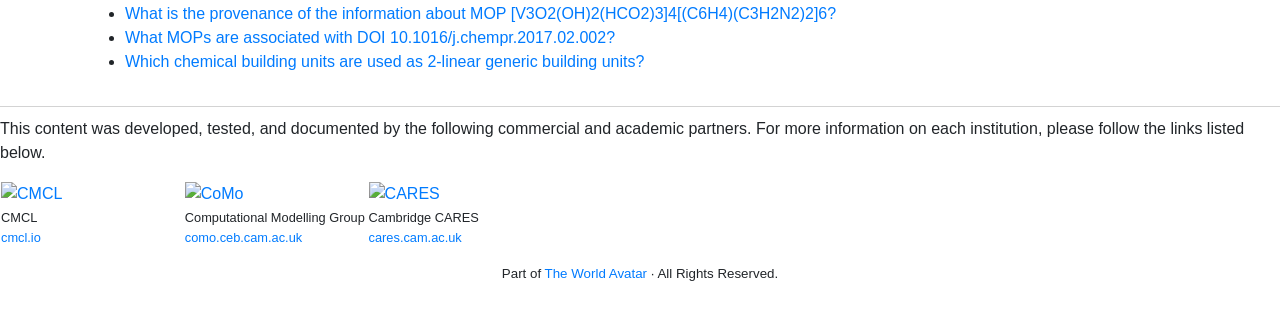
==== commit 8b34291e: "fix(demos): remove German building questions from Marie and point Hub Elisa to QA Co-authored-by: Cu" ====
--- a/demos/marie-classic/index.html
+++ b/demos/marie-classic/index.html
@@ -367,17 +367,6 @@
                     <ul id="mop-question-list"></ul>
                 </div>
 
-                <!-- german-city-competency -->
-                <button type="submit" class="accordion">German cities (TWA buildings)</button>
-                <div class="accordion-panel">
-                    <p>Validated competency questions for German Ontop city stacks (Pirmasens, Bremen, Kaiserslautern). Select a dataset, then click a question.</p>
-                    <div id="german-city-container" style="margin-bottom: 1rem;">
-                        <label for="german-city-select" style="margin-right: 0.5rem;">Dataset:</label>
-                        <select id="german-city-select" style="min-width: 18rem; padding: 0.25rem 0.5rem;">
-                        </select>
-                    </div>
-                    <ul id="german-city-question-list"></ul>
-                </div>
             </section>
 
         </div>
@@ -435,7 +424,6 @@
     <script src="https://cdn.jsdelivr.net/npm/dompurify@3.0.6/dist/purify.min.js" type="text/javascript"></script>
     <script src="/demos/zaha/static/js/accordian.js" type="text/javascript"></script>
     <script src="./static/js/mop_questions.js" type="text/javascript"></script>
-    <script src="./static/js/german_city_questions.js" type="text/javascript"></script>
     <script src="./static/js/script.js" type="text/javascript"></script>
 </body>
 
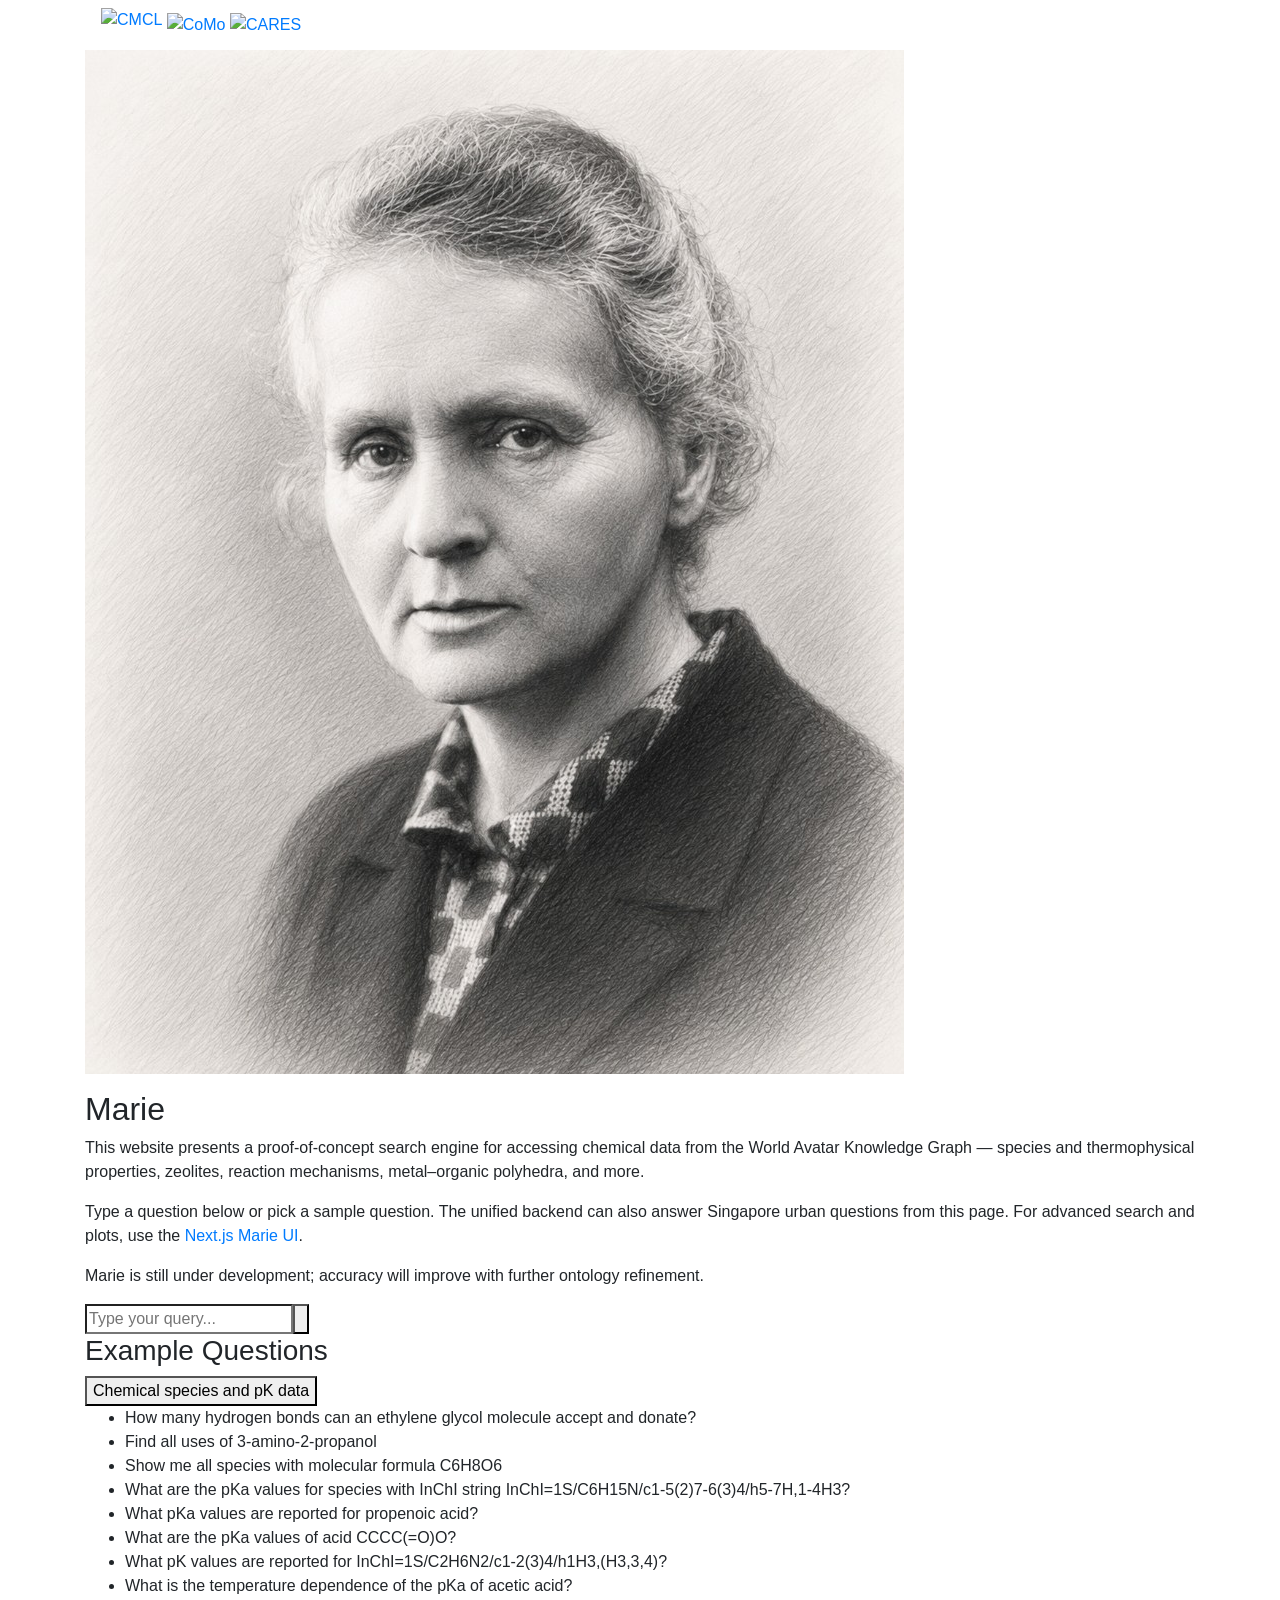
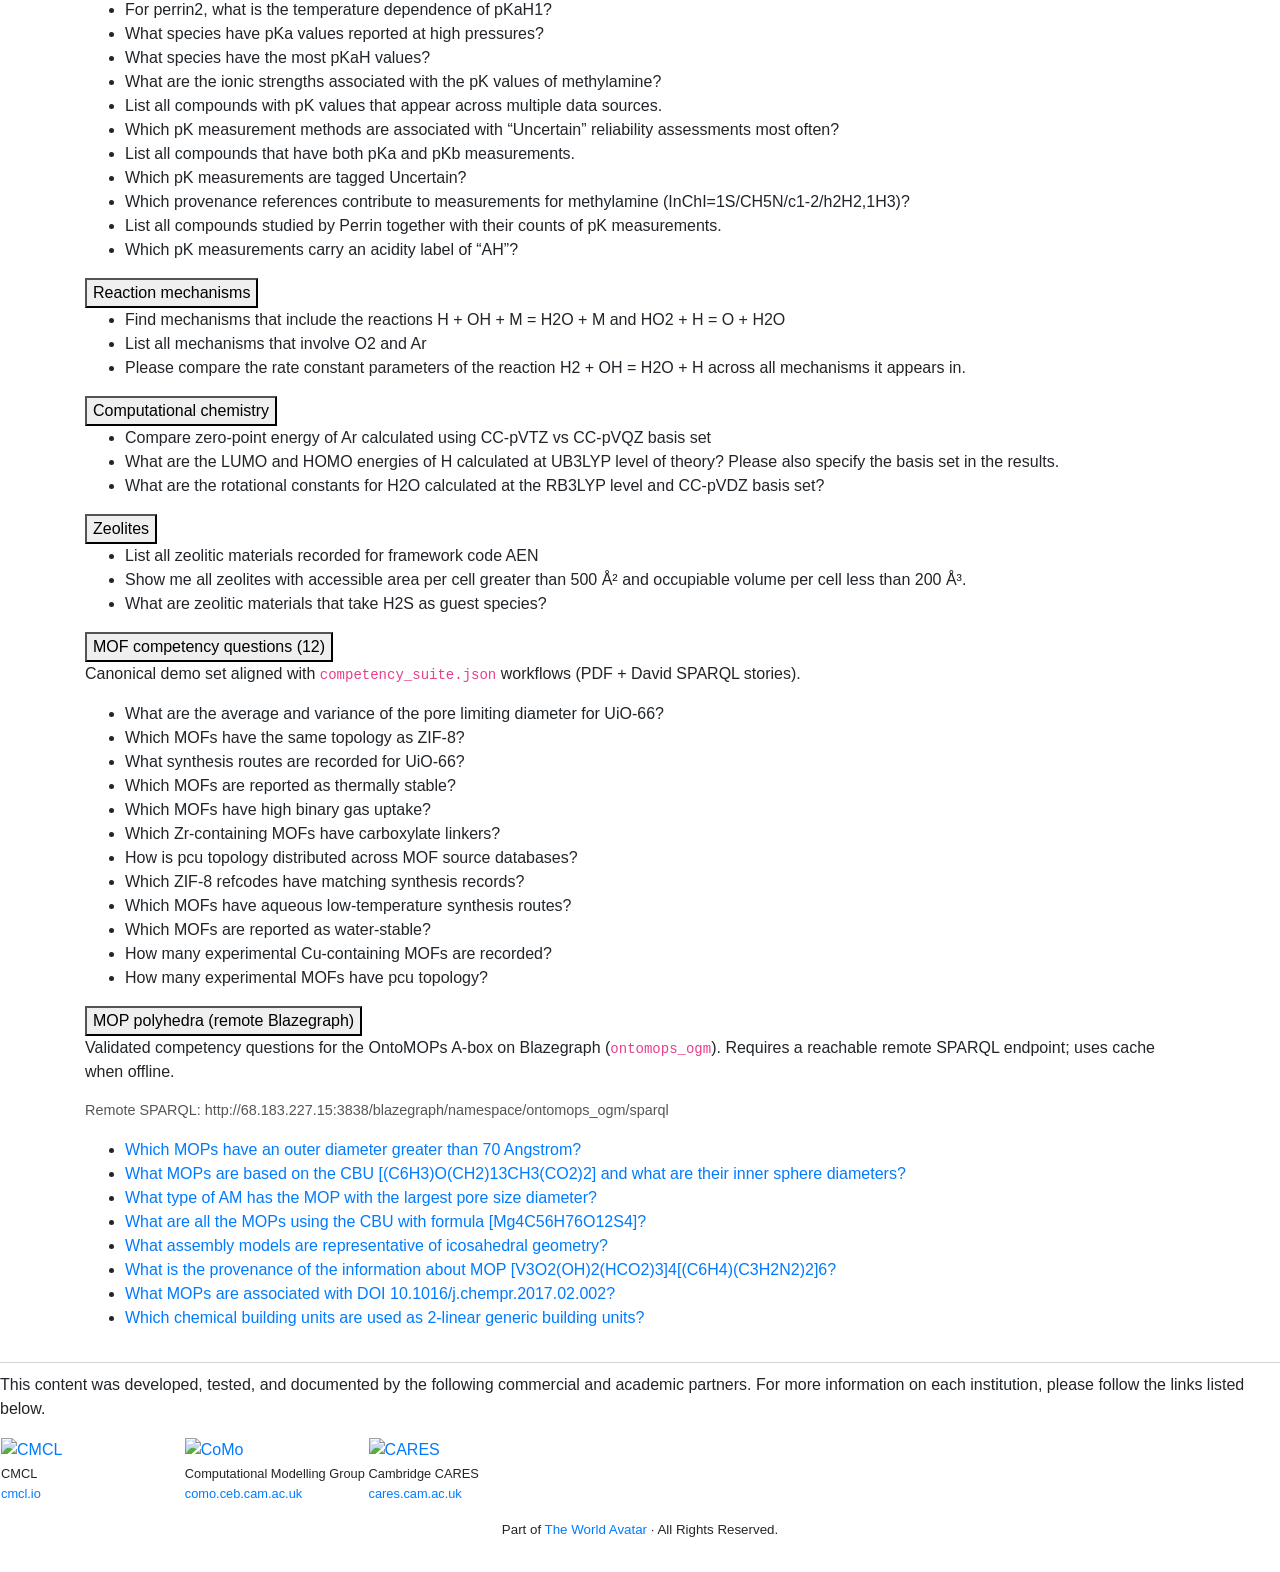
==== commit fc9aa25d: "feat(demos): schema-driven MOF narratives and rich tables for 12 demo questions Add generic row-to-N" ====
--- a/demos/marie-classic/index.html
+++ b/demos/marie-classic/index.html
@@ -8,7 +8,7 @@
     <meta name="viewport" content="width=device-width, initial-scale=1">
     <meta name="description"
         content="Marie — natural-language search over chemistry and related knowledge graphs in The World Avatar." />
-    <link rel="icon" type="image/png" href="/demos/zaha/static/img/favicon.png" />
+    <link rel="icon" type="image/png" href="/demos/hub/favicon.png" />
     <link rel="stylesheet" href="https://cdn.jsdelivr.net/npm/bootstrap@4.6.2/dist/css/bootstrap.min.css"
         integrity="sha384-xOolHFLEh07PJGoPkLv1IbcEPTNtaed2xpHsD9ESMhqIYd0nLMwNLD69Npy4HI+N" crossorigin="anonymous">
     <link rel="stylesheet" href="https://cdn.datatables.net/1.13.6/css/dataTables.bootstrap4.min.css" />
@@ -245,116 +245,57 @@
                     </ul>
                 </div>
 
-                <button type="submit" class="accordion">MOF competency questions</button>
-                <div class="accordion-panel">
+                <button type="submit" class="accordion">MOF competency questions (12)</button>
+                <div class="accordion-panel">
+                    <p>Canonical demo set aligned with <code>competency_suite.json</code> workflows (PDF + David SPARQL stories).</p>
                     <ul>
                         <li class="sample-question"
                             onclick="inputField.populateInputText(&quot;What are the average and variance of the pore limiting diameter for UiO-66?&quot;); globalState.set(&quot;qa_domain&quot;, &quot;marie&quot;); askQuestion();">
                             What are the average and variance of the pore limiting diameter for UiO-66?
                         </li>
                         <li class="sample-question"
-                            onclick="inputField.populateInputText(&quot;Which Zn-containing MOFs are available, grouped by source database?&quot;); globalState.set(&quot;qa_domain&quot;, &quot;marie&quot;); askQuestion();">
-                            Which Zn-containing MOFs are available, grouped by source database?
-                        </li>
-                        <li class="sample-question"
-                            onclick="inputField.populateInputText(&quot;Which Zn-containing MOFs come from CoRE databases, and how do their source statistics compare with all Zn MOFs?&quot;); globalState.set(&quot;qa_domain&quot;, &quot;marie&quot;); askQuestion();">
-                            Which Zn-containing MOFs come from CoRE databases, and how do their source statistics compare with all Zn MOFs?
-                        </li>
-                        <li class="sample-question"
-                            onclick="inputField.populateInputText(&quot;Among Zn-containing MOFs from CoRE databases, how many come from each source database, and how does that compare with the total MOF count?&quot;); globalState.set(&quot;qa_domain&quot;, &quot;marie&quot;); askQuestion();">
-                            Among Zn-containing MOFs from CoRE databases, how many come from each source database, and how does that compare with the total MOF count?
+                            onclick="inputField.populateInputText(&quot;Which MOFs have the same topology as ZIF-8?&quot;); globalState.set(&quot;qa_domain&quot;, &quot;marie&quot;); askQuestion();">
+                            Which MOFs have the same topology as ZIF-8?
+                        </li>
+                        <li class="sample-question"
+                            onclick="inputField.populateInputText(&quot;What synthesis routes are recorded for UiO-66?&quot;); globalState.set(&quot;qa_domain&quot;, &quot;marie&quot;); askQuestion();">
+                            What synthesis routes are recorded for UiO-66?
+                        </li>
+                        <li class="sample-question"
+                            onclick="inputField.populateInputText(&quot;Which MOFs are reported as thermally stable?&quot;); globalState.set(&quot;qa_domain&quot;, &quot;marie&quot;); askQuestion();">
+                            Which MOFs are reported as thermally stable?
+                        </li>
+                        <li class="sample-question"
+                            onclick="inputField.populateInputText(&quot;Which MOFs have high binary gas uptake?&quot;); globalState.set(&quot;qa_domain&quot;, &quot;marie&quot;); askQuestion();">
+                            Which MOFs have high binary gas uptake?
+                        </li>
+                        <li class="sample-question"
+                            onclick="inputField.populateInputText(&quot;Which Zr-containing MOFs have carboxylate linkers?&quot;); globalState.set(&quot;qa_domain&quot;, &quot;marie&quot;); askQuestion();">
+                            Which Zr-containing MOFs have carboxylate linkers?
+                        </li>
+                        <li class="sample-question"
+                            onclick="inputField.populateInputText(&quot;How is pcu topology distributed across MOF source databases?&quot;); globalState.set(&quot;qa_domain&quot;, &quot;marie&quot;); askQuestion();">
+                            How is pcu topology distributed across MOF source databases?
+                        </li>
+                        <li class="sample-question"
+                            onclick="inputField.populateInputText(&quot;Which ZIF-8 refcodes have matching synthesis records?&quot;); globalState.set(&quot;qa_domain&quot;, &quot;marie&quot;); askQuestion();">
+                            Which ZIF-8 refcodes have matching synthesis records?
+                        </li>
+                        <li class="sample-question"
+                            onclick="inputField.populateInputText(&quot;Which MOFs have aqueous low-temperature synthesis routes?&quot;); globalState.set(&quot;qa_domain&quot;, &quot;marie&quot;); askQuestion();">
+                            Which MOFs have aqueous low-temperature synthesis routes?
+                        </li>
+                        <li class="sample-question"
+                            onclick="inputField.populateInputText(&quot;Which MOFs are reported as water-stable?&quot;); globalState.set(&quot;qa_domain&quot;, &quot;marie&quot;); askQuestion();">
+                            Which MOFs are reported as water-stable?
                         </li>
                         <li class="sample-question"
                             onclick="inputField.populateInputText(&quot;How many experimental Cu-containing MOFs are recorded?&quot;); globalState.set(&quot;qa_domain&quot;, &quot;marie&quot;); askQuestion();">
                             How many experimental Cu-containing MOFs are recorded?
                         </li>
                         <li class="sample-question"
-                            onclick="inputField.populateInputText(&quot;What synthesis routes are recorded for UiO-66?&quot;); globalState.set(&quot;qa_domain&quot;, &quot;marie&quot;); askQuestion();">
-                            What synthesis routes are recorded for UiO-66?
-                        </li>
-                        <li class="sample-question"
-                            onclick="inputField.populateInputText(&quot;What is the identity of DUT-67, including its space group and source databases?&quot;); globalState.set(&quot;qa_domain&quot;, &quot;marie&quot;); askQuestion();">
-                            What is the identity of DUT-67, including its space group and source databases?
-                        </li>
-                        <li class="sample-question"
-                            onclick="inputField.populateInputText(&quot;What topology is recorded for ZIF-8?&quot;); globalState.set(&quot;qa_domain&quot;, &quot;marie&quot;); askQuestion();">
-                            What topology is recorded for ZIF-8?
-                        </li>
-                        <li class="sample-question"
-                            onclick="inputField.populateInputText(&quot;Which MOFs have the same topology as ZIF-8?&quot;); globalState.set(&quot;qa_domain&quot;, &quot;marie&quot;); askQuestion();">
-                            Which MOFs have the same topology as ZIF-8?
-                        </li>
-                        <li class="sample-question"
-                            onclick="inputField.populateInputText(&quot;What linker SMILES are recorded for HKUST-1?&quot;); globalState.set(&quot;qa_domain&quot;, &quot;marie&quot;); askQuestion();">
-                            What linker SMILES are recorded for HKUST-1?
-                        </li>
-                        <li class="sample-question"
-                            onclick="inputField.populateInputText(&quot;How many hypothetical MOFs have the same topology as MIL-53?&quot;); globalState.set(&quot;qa_domain&quot;, &quot;marie&quot;); askQuestion();">
-                            How many hypothetical MOFs have the same topology as MIL-53?
-                        </li>
-                        <li class="sample-question"
                             onclick="inputField.populateInputText(&quot;How many experimental MOFs have pcu topology?&quot;); globalState.set(&quot;qa_domain&quot;, &quot;marie&quot;); askQuestion();">
                             How many experimental MOFs have pcu topology?
-                        </li>
-                        <li class="sample-question"
-                            onclick="inputField.populateInputText(&quot;What pore metrics are recorded for HKUST-1?&quot;); globalState.set(&quot;qa_domain&quot;, &quot;marie&quot;); askQuestion();">
-                            What pore metrics are recorded for HKUST-1?
-                        </li>
-                        <li class="sample-question"
-                            onclick="inputField.populateInputText(&quot;Which MOFs have a gravimetric surface area of at least 2500?&quot;); globalState.set(&quot;qa_domain&quot;, &quot;marie&quot;); askQuestion();">
-                            Which MOFs have a gravimetric surface area of at least 2500?
-                        </li>
-                        <li class="sample-question"
-                            onclick="inputField.populateInputText(&quot;Which publications are associated with MIL-101?&quot;); globalState.set(&quot;qa_domain&quot;, &quot;marie&quot;); askQuestion();">
-                            Which publications are associated with MIL-101?
-                        </li>
-                        <li class="sample-question"
-                            onclick="inputField.populateInputText(&quot;What accessible surface area is recorded for MIL-53?&quot;); globalState.set(&quot;qa_domain&quot;, &quot;marie&quot;); askQuestion();">
-                            What accessible surface area is recorded for MIL-53?
-                        </li>
-                        <li class="sample-question"
-                            onclick="inputField.populateInputText(&quot;What density and pore statistics are recorded for DUT-67?&quot;); globalState.set(&quot;qa_domain&quot;, &quot;marie&quot;); askQuestion();">
-                            What density and pore statistics are recorded for DUT-67?
-                        </li>
-                        <li class="sample-question"
-                            onclick="inputField.populateInputText(&quot;Which MOFs have a largest cavity diameter below 20 Å?&quot;); globalState.set(&quot;qa_domain&quot;, &quot;marie&quot;); askQuestion();">
-                            Which MOFs have a largest cavity diameter below 20 Å?
-                        </li>
-                        <li class="sample-question"
-                            onclick="inputField.populateInputText(&quot;What are the most common synthesis solvents after excluding DMF, DMA, and HF?&quot;); globalState.set(&quot;qa_domain&quot;, &quot;marie&quot;); askQuestion();">
-                            What are the most common synthesis solvents after excluding DMF, DMA, and HF?
-                        </li>
-                        <li class="sample-question"
-                            onclick="inputField.populateInputText(&quot;Which Zr-containing MOFs have carboxylate linkers?&quot;); globalState.set(&quot;qa_domain&quot;, &quot;marie&quot;); askQuestion();">
-                            Which Zr-containing MOFs have carboxylate linkers?
-                        </li>
-                        <li class="sample-question"
-                            onclick="inputField.populateInputText(&quot;How is pcu topology distributed across MOF source databases?&quot;); globalState.set(&quot;qa_domain&quot;, &quot;marie&quot;); askQuestion();">
-                            How is pcu topology distributed across MOF source databases?
-                        </li>
-                        <li class="sample-question"
-                            onclick="inputField.populateInputText(&quot;Which ZIF-8 refcodes have matching synthesis records?&quot;); globalState.set(&quot;qa_domain&quot;, &quot;marie&quot;); askQuestion();">
-                            Which ZIF-8 refcodes have matching synthesis records?
-                        </li>
-                        <li class="sample-question"
-                            onclick="inputField.populateInputText(&quot;Which MOFs have aqueous low-temperature synthesis routes?&quot;); globalState.set(&quot;qa_domain&quot;, &quot;marie&quot;); askQuestion();">
-                            Which MOFs have aqueous low-temperature synthesis routes?
-                        </li>
-                        <li class="sample-question"
-                            onclick="inputField.populateInputText(&quot;Which MOFs are reported as water-stable?&quot;); globalState.set(&quot;qa_domain&quot;, &quot;marie&quot;); askQuestion();">
-                            Which MOFs are reported as water-stable?
-                        </li>
-                        <li class="sample-question"
-                            onclick="inputField.populateInputText(&quot;Which MOFs are reported as thermally stable?&quot;); globalState.set(&quot;qa_domain&quot;, &quot;marie&quot;); askQuestion();">
-                            Which MOFs are reported as thermally stable?
-                        </li>
-                        <li class="sample-question"
-                            onclick="inputField.populateInputText(&quot;Which MOFs have high binary gas uptake?&quot;); globalState.set(&quot;qa_domain&quot;, &quot;marie&quot;); askQuestion();">
-                            Which MOFs have high binary gas uptake?
-                        </li>
-                        <li class="sample-question"
-                            onclick="inputField.populateInputText(&quot;Which NIST adsorption MOFs can be joined to CoRE chemistry records, with Tobassco functional groups when available?&quot;); globalState.set(&quot;qa_domain&quot;, &quot;marie&quot;); askQuestion();">
-                            Which NIST adsorption MOFs can be joined to CoRE chemistry records, with Tobassco functional groups when available?
                         </li>
                     </ul>
                 </div>
